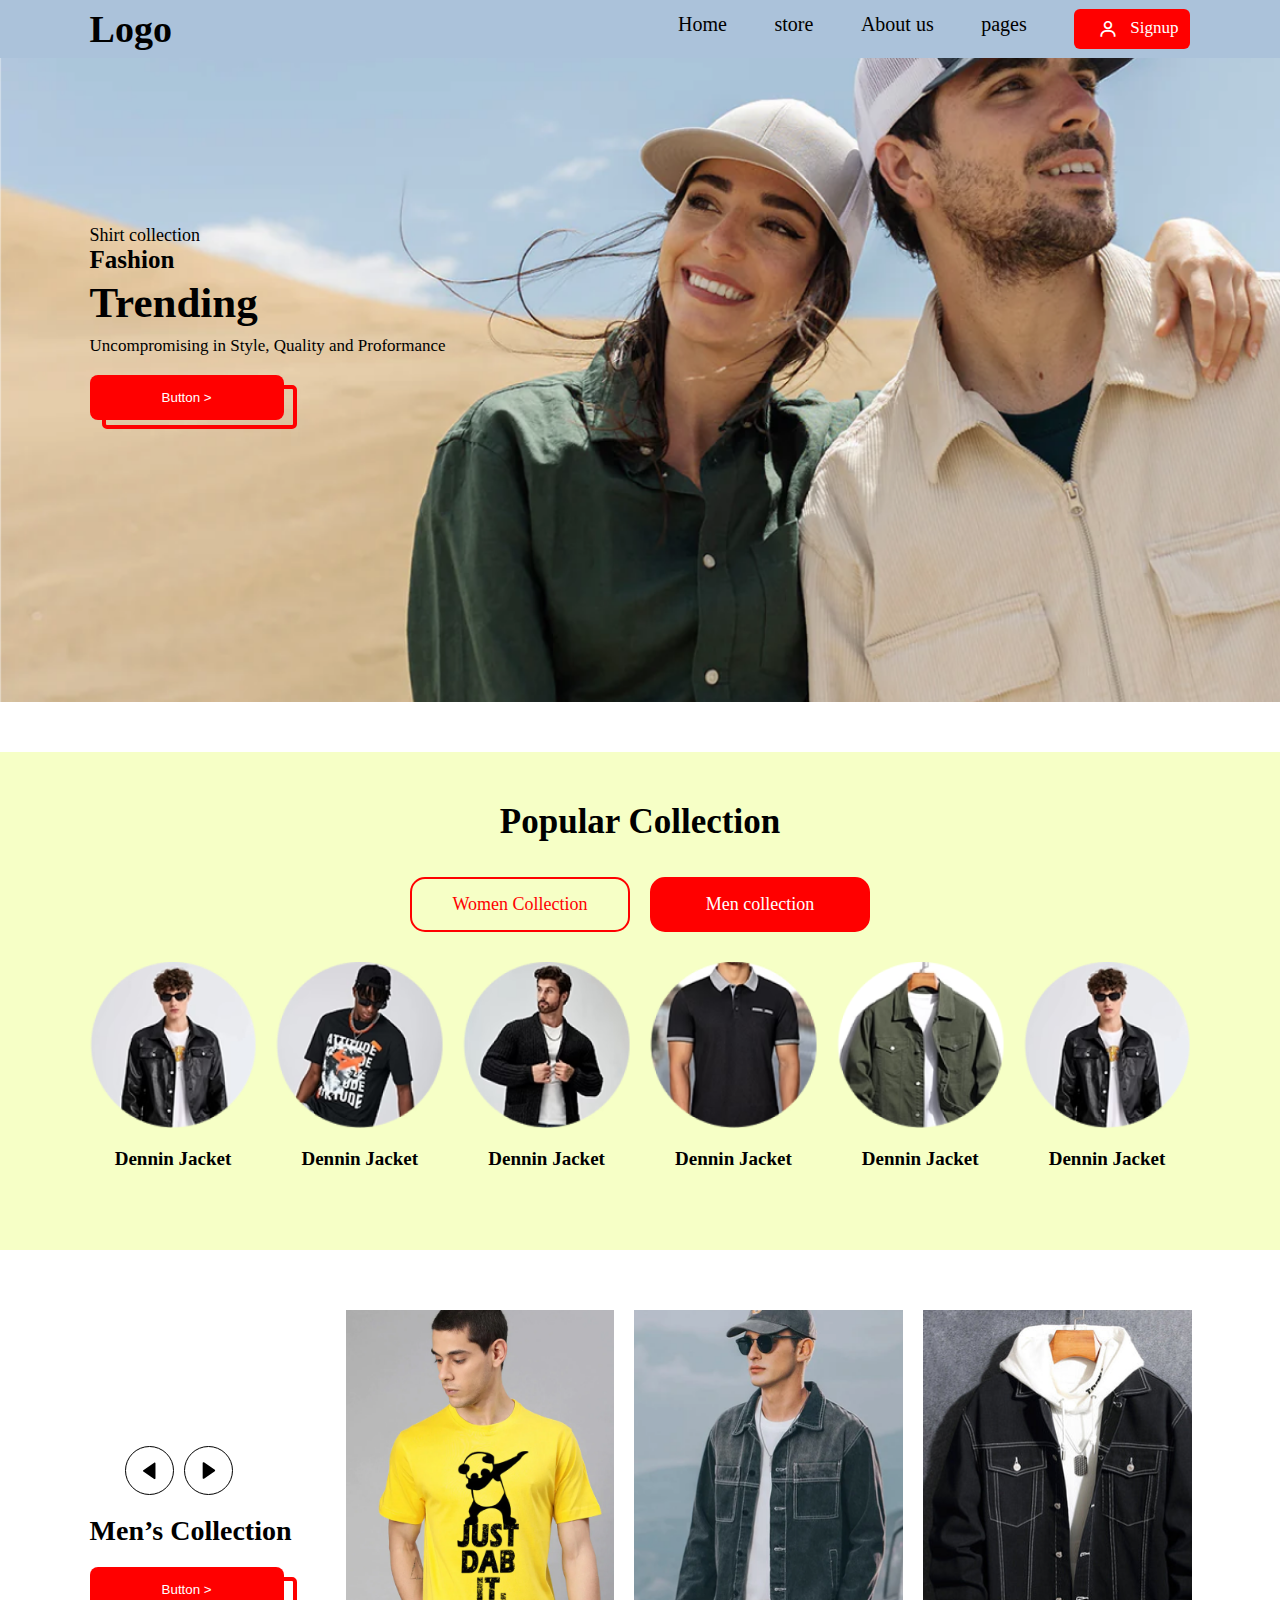
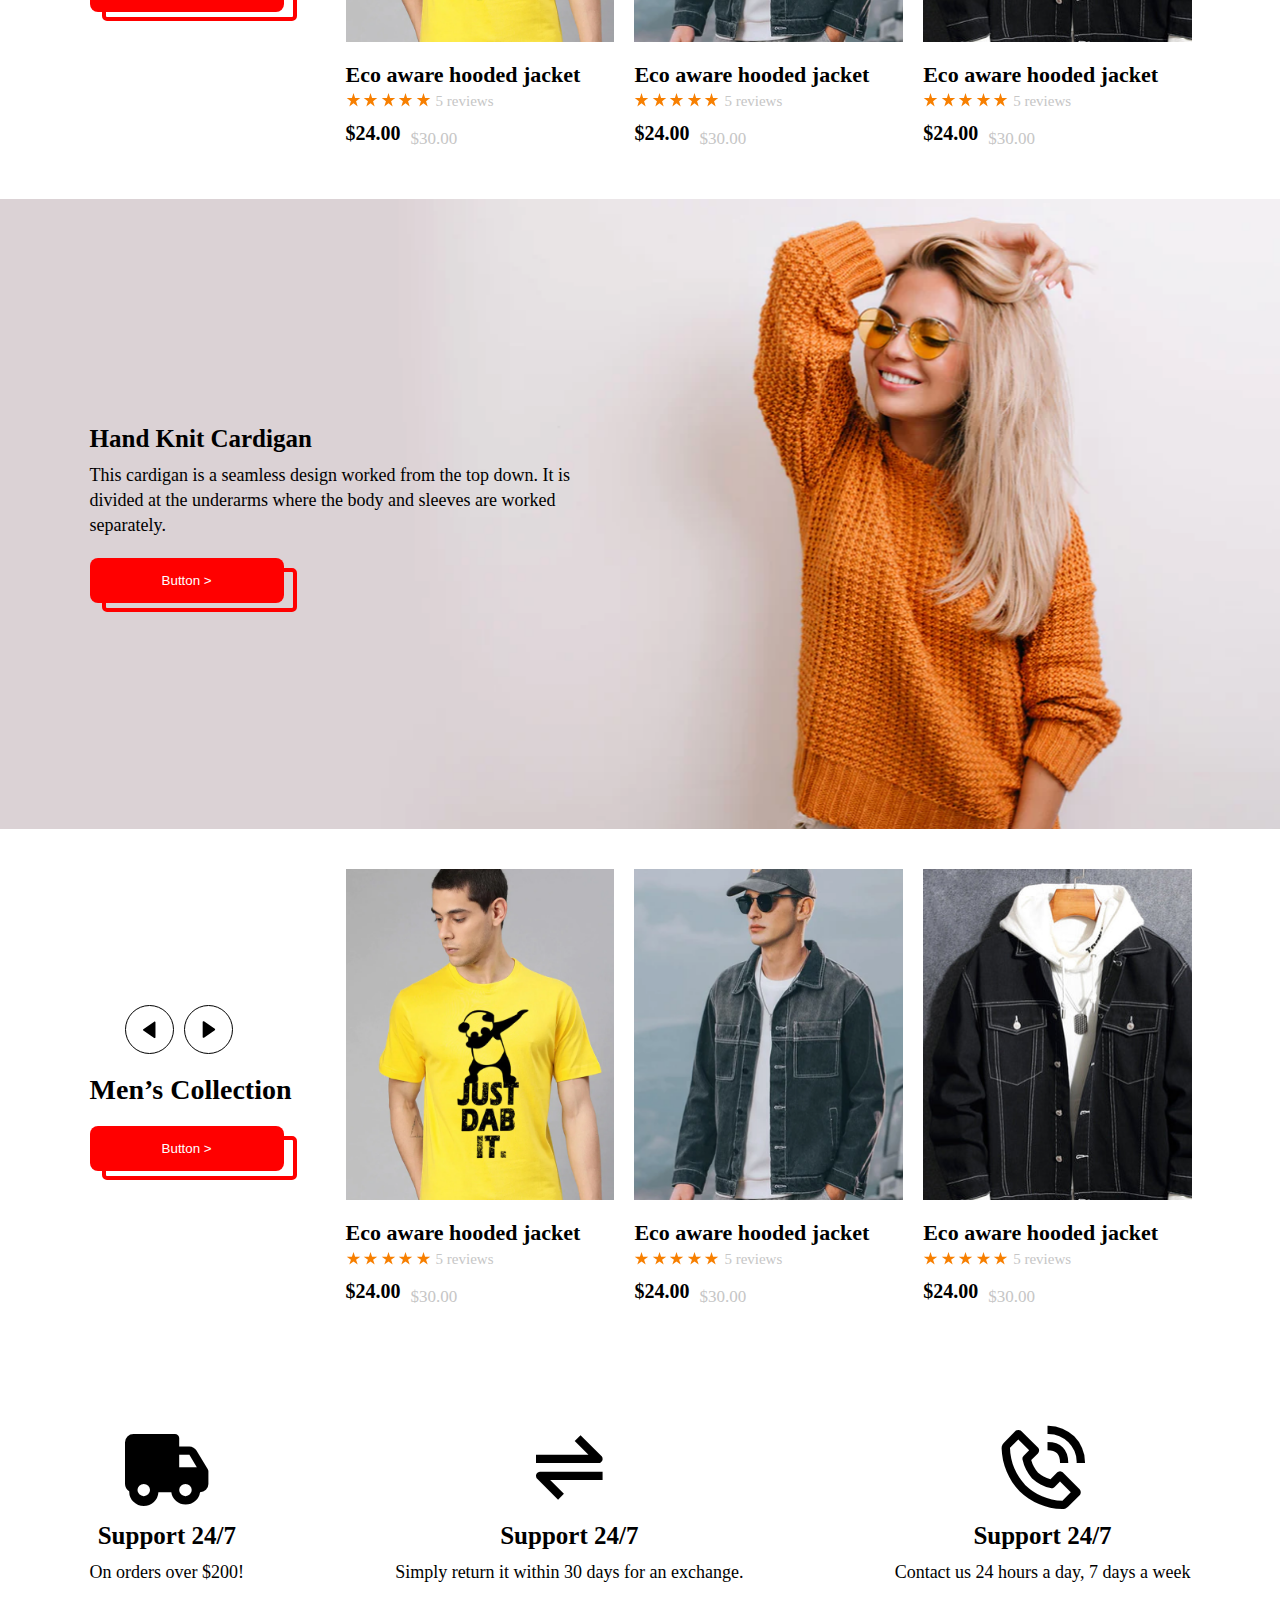
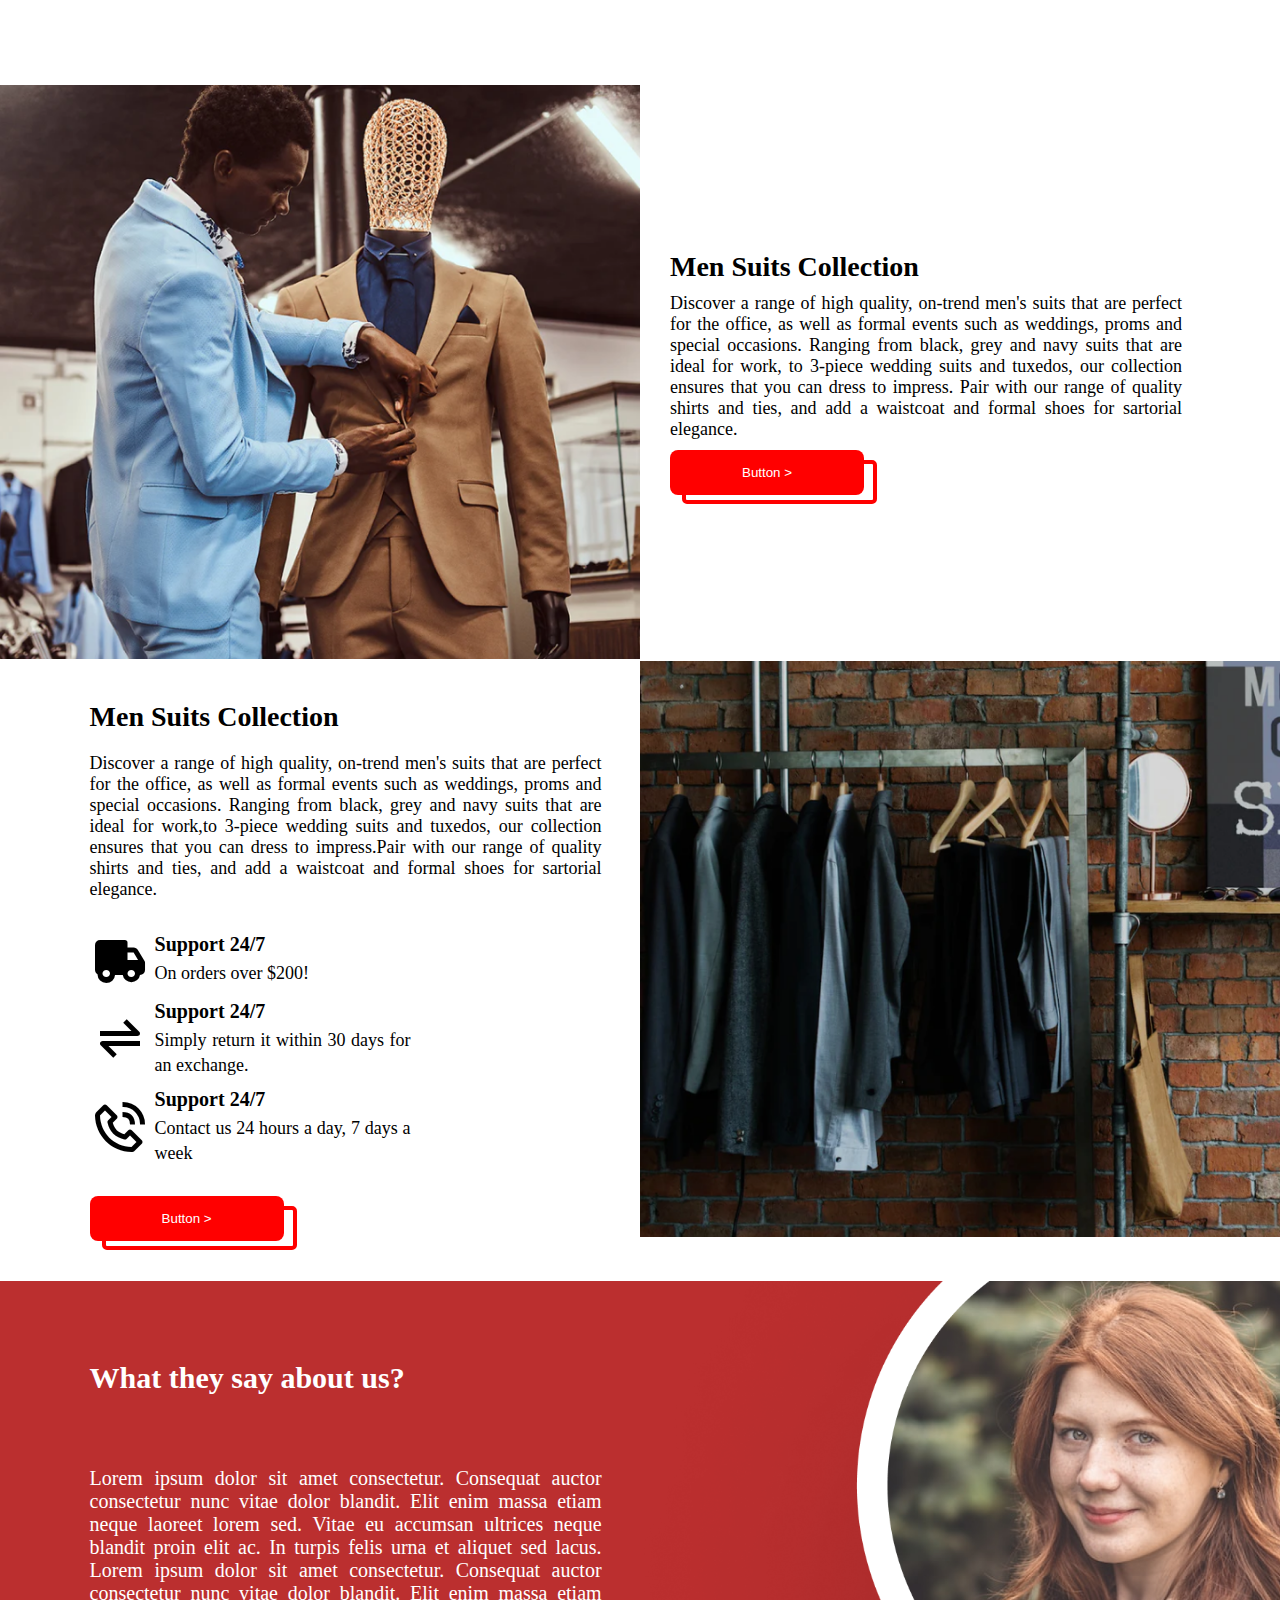
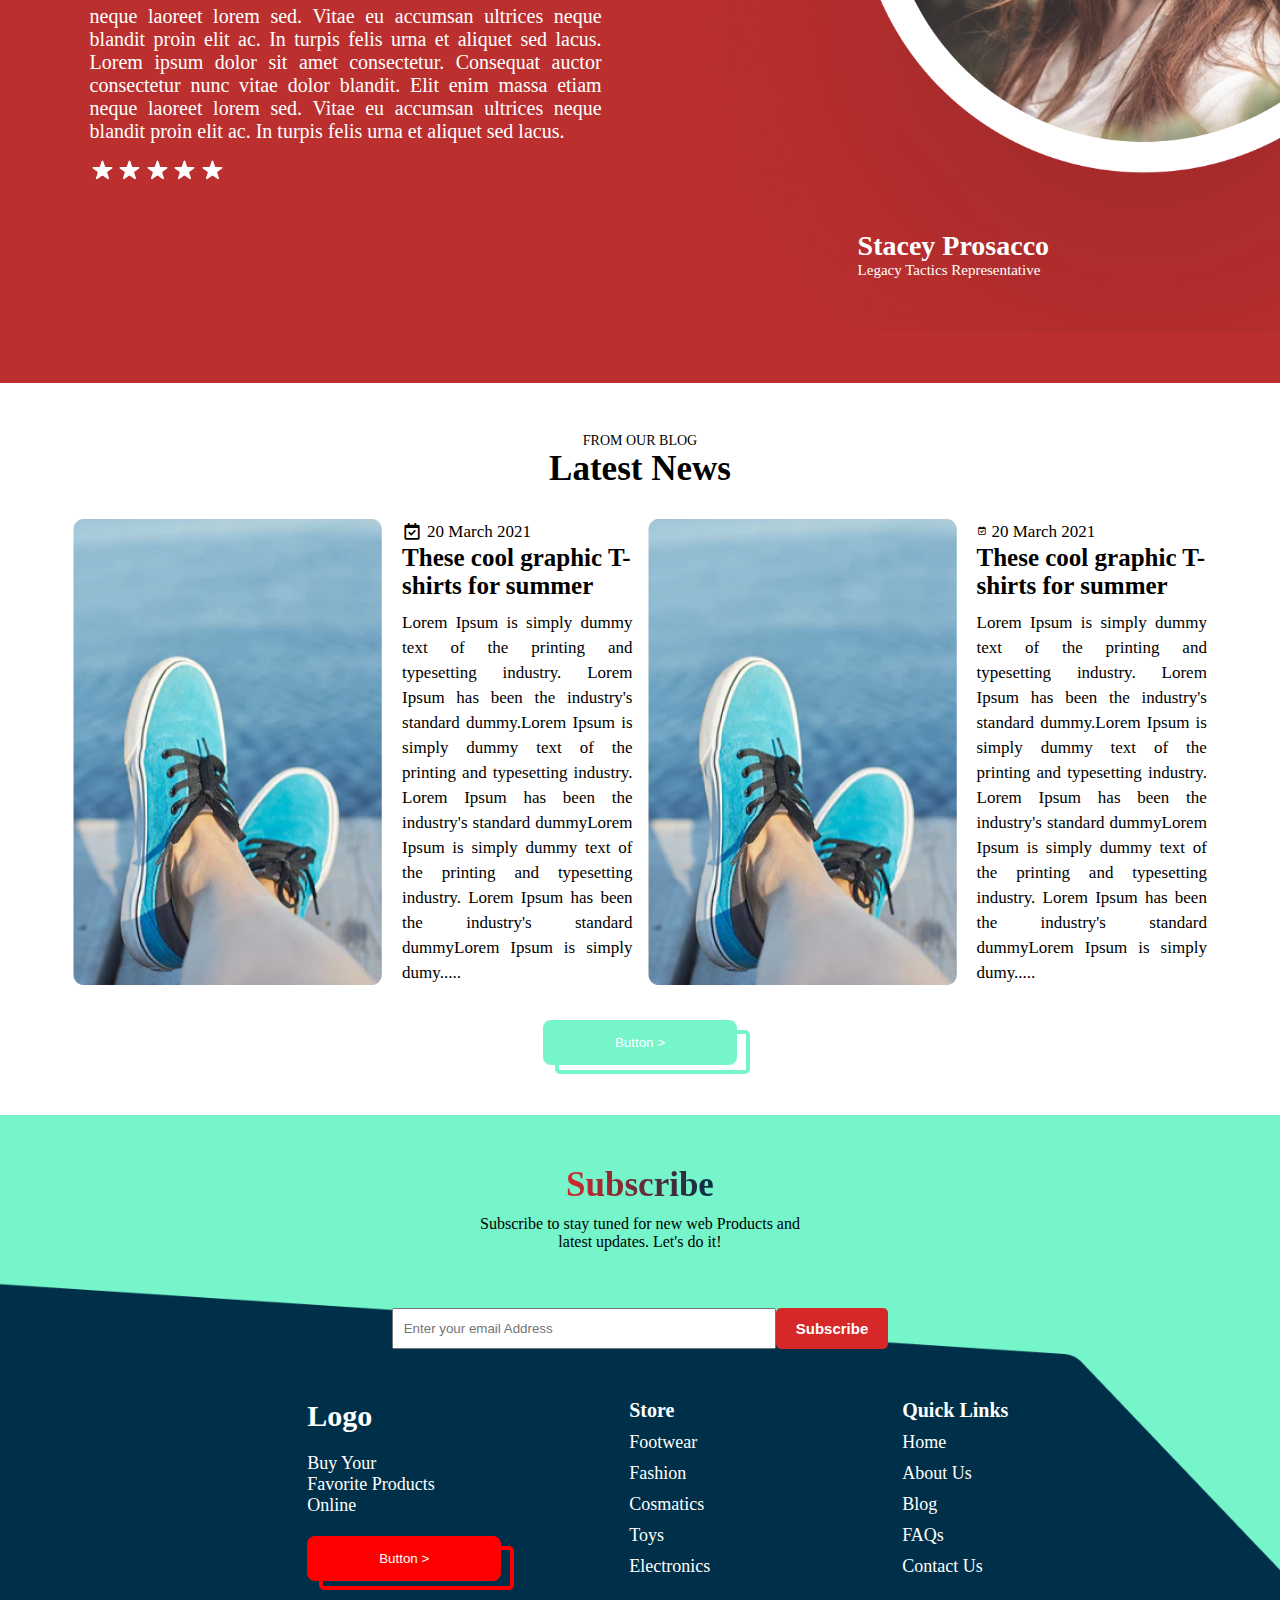
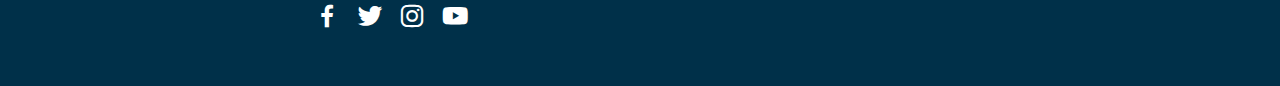
==== index.html @ e4802f9f "first commit" ====
<!DOCTYPE html>
<html lang="en">
<head>
  <meta charset="UTF-8">
  <meta name="viewport" content="width=device-width, initial-scale=1.0">
  <title>Document</title>
  <link href='https://unpkg.com/boxicons@2.1.4/css/boxicons.min.css' rel='stylesheet'>
  <link rel="stylesheet" href="style.css">
</head>
<body>
  
  <header>
    <h1>Logo</h1>
    <i id="menu-icon" class='bx bx-menu' ></i>
    <nav>
        <a href="index.php">Home</a>
        <a href="index.php?page=about">store</a>
        <a href="index.php?page=about">About us</a>
        <a href="index.php?page=contact">pages</a>
        <a href="#"><i id="user-icon" class='bx bx-user' ></i>Signup</a>
    </nav>
  </header>

  <section class="hero-section">
    <p class="hero-title">
      Shirt collection<br>
      <b>Fashion</b>
    </p>
    <h1 class="heading">
      Trending
    </h1>
    <p class="description">
      Uncompromising in Style, Quality and Proformance
    </p>
    <div class="button-border">
    <button class="hero-button">Button ></button>
    <div class="button-rectangle"></div>
  </div>
  </section>

  <section class="collections">
    <h3 class="collection-heading">
      Popular Collection
    </h3>
    <div class="collection-option">
      <a href="#" class="men-collection"> Women Collection</a>
      <a href="#" class="women-collection">Men collection</a>
    </div>

    <div class="collection-items">
      <div class="item">
        <img src="./assets/image 59.png" alt="">
        <p>Dennin Jacket</p>
      </div>
      <div class="item">
        <img src="./assets/image 60.png" alt="">
        <p>Dennin Jacket</p>
      </div>
      <div class="item">
        <img src="./assets/image 62.png" alt="">
        <p>Dennin Jacket</p>
      </div>
      <div class="item hide">
        <img src="./assets/image 61.png" alt="">
        <p>Dennin Jacket</p>
      </div>
      <div class="item hide">
        <img src="./assets/image 58 (copy).png" alt="">
        <p>Dennin Jacket</p>
      </div>
      <div class="item hide">
        <img src="./assets/image 59.png" alt="">
        <p>Dennin Jacket</p>
      </div>
    </div>
<div class="see-more">
  <button>See more</button>
</div>
  </section>


  <section class="mens-collection">
    <div class="view-collection">
      <div class="scroll-button">
      <img src="/assets/bxs_up-arrow.svg" alt="">
      <img src="/assets/bxs_up-arrow (1).svg" alt="">
    </div>
    <h3>Men’s Collection</h3>
    <div class="button-border">
      <button class="hero-button">Button ></button>
      <div class="button-rectangle"></div>
    </div>
    </div>
<div class="men-side">
    <div class="men-item">
      <div class="card-item">
        <img class="card" src="./assets//image 56.png" alt="">
        <p>Eco aware hooded jacket</p>
        <div class="ratings">
        <div class="star-img">
        <img src="/assets/Star 12.svg" alt="">
        <img src="/assets/Star 12.svg" alt="">
        <img src="/assets/Star 12.svg" alt="">
        <img src="/assets/Star 12.svg" alt="">
        <img src="/assets/Star 12.svg" alt="">
      </div>
      <span class="reviews"> 5 reviews</span>
    </div>
      <div class="price">
        <span>$24.00</span>
    <span class="reviews"> $30.00</span>
    </div>
      </div>
   
    </div>
    <div id="f-hide" class="men-item">
      <div class="card-item">
        <img class="card" src="./assets/image 56 (1).png" alt="">
        <p>Eco aware hooded jacket</p>
        <div class="ratings">
        <div class="star-img">
        <img src="/assets/Star 12.svg" alt="">
        <img src="/assets/Star 12.svg" alt="">
        <img src="/assets/Star 12.svg" alt="">
        <img src="/assets/Star 12.svg" alt="">
        <img src="/assets/Star 12.svg" alt="">
      </div>
      <span class="reviews"> 5 reviews</span>
    </div>
      <div class="price">
        <span>$24.00</span>
    <span class="reviews"> $30.00</span>
    </div>
      </div>
   
    </div>
    <div id="s-hide" class="men-item">
      <div class="card-item">
        <img class="card" src="./assets/image 56 (2).png" alt="">
        <p>Eco aware hooded jacket</p>
        <div class="ratings">
        <div class="star-img">
        <img src="/assets/Star 12.svg" alt="">
        <img src="/assets/Star 12.svg" alt="">
        <img src="/assets/Star 12.svg" alt="">
        <img src="/assets/Star 12.svg" alt="">
        <img src="/assets/Star 12.svg" alt="">
      </div>
      <span class="reviews"> 5 reviews</span>
    </div>
      <div class="price">
        <span>$24.00</span>
    <span class="reviews"> $30.00</span>
    </div>
      </div>
   
    </div>
    </div>
  </div>
  </section>

  <section class="banner">
    <div class="banner-content">
      <h3>Hand Knit Cardigan</h3>
      <p>This cardigan is a seamless design worked from the top down. It is divided at
        the underarms where the body and sleeves are worked separately.</p>
        <div class="button-border">
          <button class="hero-button">Button ></button>
          <div class="button-rectangle"></div>
        </div>
    </div>
  </section>

  <section class="mens-collection">
    <div class="view-collection">
      <div class="scroll-button">
      <img src="/assets/bxs_up-arrow.svg" alt="">
      <img src="/assets/bxs_up-arrow (1).svg" alt="">
    </div>
    <h3>Men’s Collection</h3>
    <div class="button-border">
      <button class="hero-button">Button ></button>
      <div class="button-rectangle"></div>
    </div>
    </div>
<div class="men-side">
    <div class="men-item">
      <div class="card-item">
        <img class="card" src="./assets//image 56.png" alt="">
        <p>Eco aware hooded jacket</p>
        <div class="ratings">
        <div class="star-img">
        <img src="/assets/Star 12.svg" alt="">
        <img src="/assets/Star 12.svg" alt="">
        <img src="/assets/Star 12.svg" alt="">
        <img src="/assets/Star 12.svg" alt="">
        <img src="/assets/Star 12.svg" alt="">
      </div>
      <span class="reviews"> 5 reviews</span>
    </div>
      <div class="price">
        <span>$24.00</span>
    <span class="reviews"> $30.00</span>
    </div>
      </div>
   
    </div>
    <div id="f-hide" class="men-item">
      <div class="card-item">
        <img class="card" src="./assets/image 56 (1).png" alt="">
        <p>Eco aware hooded jacket</p>
        <div class="ratings">
        <div class="star-img">
        <img src="/assets/Star 12.svg" alt="">
        <img src="/assets/Star 12.svg" alt="">
        <img src="/assets/Star 12.svg" alt="">
        <img src="/assets/Star 12.svg" alt="">
        <img src="/assets/Star 12.svg" alt="">
      </div>
      <span class="reviews"> 5 reviews</span>
    </div>
      <div class="price">
        <span>$24.00</span>
    <span class="reviews"> $30.00</span>
    </div>
      </div>
   
    </div>
    <div id="s-hide" class="men-item">
      <div class="card-item">
        <img class="card" src="./assets/image 56 (2).png" alt="">
        <p>Eco aware hooded jacket</p>
        <div class="ratings">
        <div class="star-img">
        <img src="/assets/Star 12.svg" alt="">
        <img src="/assets/Star 12.svg" alt="">
        <img src="/assets/Star 12.svg" alt="">
        <img src="/assets/Star 12.svg" alt="">
        <img src="/assets/Star 12.svg" alt="">
      </div>
      <span class="reviews"> 5 reviews</span>
    </div>
      <div class="price">
        <span>$24.00</span>
    <span class="reviews"> $30.00</span>
    </div>
      </div>
   
    </div>
    </div>
  </div>
  </section>

  <section class="about">
    <div class="about-information">
      <div class="info">
        <div class="info-icoons">
        <i id="info-icon" class='bx bxs-truck' ></i>
      </div>
        <h3>Support 24/7</h3>
        <p>On orders over $200!</p>
      </div>
      <div class="info">
        <div class="info-icoons">
        <i id="info-icon" class='bx bx-transfer-alt' ></i>
        </div>
        <h3>Support 24/7</h3>
        <p>Simply return it within 30 days for an
          exchange.</p>
      </div>
      <div class="info">
        <div class="info-icoons">
        <i id="info-icon" class='bx bx-phone-call'></i>
        </div>
        <h3>Support 24/7</h3>
        <p>Contact us 24 hours a day, 7 days a week</p>
      </div>
    </div>
  </section>

  <section class="suit-collection">
    <div class="sx-1">
      <div class="sx-img">
        <img src="assets/Rectangle 63.png" alt="">
      </div>
      <div class="sx-content">
        <h3>Men Suits Collection</h3>
        <p>Discover a range of high quality, on-trend men's suits that are perfect for the office, as well as formal events such as weddings,<span class="sx-hide"> proms and special occasions. Ranging from black, grey and navy suits that are ideal for work, to 3-piece wedding suits and tuxedos, our collection ensures that you can dress to impress. Pair with our range of quality shirts and ties, and add a waistcoat and formal shoes for sartorial elegance.</span> <a href="#" class="s-m">See more...</a></p>
        <div class="button-border inf-hide">
          <button class="hero-button">Button ></button>
          <div class="button-rectangle"></div>
    </div>
        </div>
      </div>
    </div>
    <div class="sx-2">
      <div class="sx-img">
        <img src="assets/Rectangle 63 (1).png" alt="">
      </div>
      <div class="sx-content-2">
        <h3>Men Suits Collection</h3>
        <p>Discover a range of high quality, on-trend men's suits that are perfect for the office, as well as formal events such as weddings, proms and special occasions. Ranging from black, grey and navy suits that are ideal for work,<span class="sx-hide">to 3-piece wedding suits and tuxedos, our collection ensures that you can dress to impress.Pair with our range of quality shirts and ties, and add a waistcoat and formal shoes for sartorial elegance.</span>
          <a href="#" class="s-m">See more...</a>
        </p>
        <div class="info-support">
        <div class="info i-hide">
          <i id="info-icon" class='bx bxs-truck' ></i>
        <div class="info-icoons">
          <h3>Support 24/7</h3>
          <p>On orders over $200!</p>
        </div>
        </div>
        <div class="info i-hide">
          <i id="info-icon" class='bx bx-transfer-alt' ></i>
        <div class="info-icoons">
          <h3>Support 24/7</h3>
          <p>Simply return it within 30 days for an
            exchange.</p>
          </div>
        </div>
        <div class="info i-hide">
          <i id="info-icon" class='bx bx-phone-call'></i>
        <div class="info-icoons">
          <h3>Support 24/7</h3>
          <p>Contact us 24 hours a day, 7 days a week</p>
        </div>
        </div>
        <div class="button-border inf-hide">
          <button class="hero-button">Button ></button>
          <div class="button-rectangle"></div>
        </div>
      </div>
      </div>
    </div>
  </section>

  <section class="review-section">
<div class="rw-s">
  <h3>What they say about us?</h3>
  <div class="review-content">
    <p>Lorem ipsum dolor sit amet consectetur. Consequat auctor consectetur nunc vitae dolor blandit. Elit enim massa etiam neque laoreet lorem sed. Vitae eu accumsan ultrices neque blandit proin elit ac. In turpis felis urna et aliquet sed lacus. Lorem ipsum dolor sit amet consectetur. Consequat auctor consectetur nunc vitae dolor blandit. Elit enim massa etiam neque laoreet lorem sed. Vitae eu accumsan ultrices neque blandit proin elit ac. In turpis felis urna et aliquet sed lacus. Lorem ipsum dolor sit amet consectetur. Consequat auctor consectetur nunc vitae dolor blandit. Elit enim massa etiam neque laoreet lorem sed. Vitae eu accumsan ultrices neque blandit proin elit ac. In turpis felis urna et aliquet sed lacus.</p>
    <div class="star-img">
      <img src="/assets/Star 2.svg" alt="">
      <img src="/assets/Star 2.svg" alt="">
      <img src="/assets/Star 2.svg" alt="">
      <img src="/assets/Star 2.svg" alt="">
      <img src="/assets/Star 2.svg" alt="">
    </div>
  </div>
</div>
<div class="rw-pic">
  <div class="rw-name">
    <h3>Stacey Prosacco</h3>
    <p>Legacy Tactics Representative</p>
  </div>
</div>
  </section>

  <section class="blog">
    <div class="blog-heading">
      <p>FROM OUR BLOG</p>
      <h3>Latest News</h3>
    </div>
    <div class="blog-content">
      <div class="bg-content">
        <img src="/assets/image 17.png" alt="">
        <div class="bg-text">
          <div class="date"><i id="calendar-icon" class='bx bx-calendar-check' ></i>
            <p>20 March 2021</p>
          </div>
          <h3>These cool graphic T-shirts  for summer</h3>
          <p>Lorem Ipsum is simply dummy text of the printing and typesetting industry. Lorem Ipsum has been the industry's standard dummy.Lorem Ipsum is simply dummy text of the printing and typesetting industry. Lorem Ipsum has been the industry's standard dummyLorem Ipsum is simply dummy text of the printing and typesetting industry. Lorem Ipsum has been the industry's standard dummyLorem Ipsum is simply dumy.....</p>
        </div>
    </div>
    <div class="bg-content">
      <img src="/assets/image 17.png" alt="">
      <div class="bg-text">
        <div class="date">
          <i class='bx bx-calendar-check' ></i>
          <p>20 March 2021</p>
        </div>
        <h3>These cool graphic T-shirts  for summer</h3>
        <p>Lorem Ipsum is simply dummy text of the printing and typesetting industry. Lorem Ipsum has been the industry's standard dummy.Lorem Ipsum is simply dummy text of the printing and typesetting industry. Lorem Ipsum has been the industry's standard dummyLorem Ipsum is simply dummy text of the printing and typesetting industry. Lorem Ipsum has been the industry's standard dummyLorem Ipsum is simply dumy.....</p>
      </div>
  </div>
  </div>
    <div class="button-border">
      <button class="hero-button">Button ></button>
      <div class="button-rectangle"></div>
    </div>
  </section>

  <section class="contact">
    <div class="contact-heading">
      <h3>Subscribe</h3>
      <p>Subscribe to stay tuned for new web Products and latest updates. Let's do it! </p>
    </div>
    <div class="contact-links">
      <form class="contact-form" action="#">
        <input type="text" placeholder="Enter your email Address">
        <button>Subscribe</button>
      </form>
      <div class="contact-social">
        <div class="cx-r">
        <h3>Logo</h3>
        <p>Buy Your Favorite Products Online</p>
        <div class="button-border">
          <button class="hero-button">Button ></button>
          <div class="button-rectangle"></div>
        </div>
          <div class="social-icons">
          <i class='bx bxl-facebook' ></i>
          <i class='bx bxl-twitter' ></i>
          <i class='bx bxl-instagram' ></i>
          <i class='bx bxl-youtube' ></i>
      </div>
        </div>
      
        <div class="table">
          <ul>
            <li>Store</li>
            <li>Footwear</li>
            <li>Fashion</li>
            <li>Cosmatics</li>
            <li>Toys</li>
            <li>Electronics</li>
          </ul>
          <ul>
            <li>Quick Links</li>
            <li>Home</li>
            <li>About Us</li>
            <li>Blog</li>
            <li>FAQs</li>
            <li>Contact Us</li>
          </ul>
        </div>
    </div>
  </section>
</body>
</html>
---- style.css ----
* {
  margin: 0;
  padding: 0;
  box-sizing: border-box;
}

a {
  text-decoration: none;
}

li {
  list-style: none;
}

#menu-icon {
  display: none;
}

html {
  font-size: 62.5%;
}

header {
  display: flex;
  align-items: center;
  justify-content: space-between;
  padding: 7px 7vw;
  background-color: #abc2da;
  position: fixed;
  left: 0;
  top: 0;
  width: 100vw;
  z-index: 100;
}

nav a {
  font-size: 2rem;
  color: #000;
  margin-left: 4.5rem;
}

header h1 {
  font-size: 3.8rem;
  font-weight: 700;
}

nav :last-child {
  background-color: red;
  padding: 5px 12px;
  color: #fff;
  border-radius: 6px;
  display: inline-block;
  vertical-align: middle;
  font-size: 17px;
}

#user-icon {
  font-size: 20px;
}

.hero-title {
  font-size: 1.8rem;
}

.hero-title b {
  font-size: 2.5rem;
}

.hero-section {
  width: 100vw;
  height: 78vh;
  background-repeat: no-repeat;
  background-image: url("./assets/md-s-1-2_1512x\ 1.png");
  padding: 25vh 7vw;
  background-size: cover;
  display: flex;
  flex-direction: column;
  gap: 4px;
}

.hero-section h1 {
  font-size: 4.3rem;
  padding-bottom: 5px;
}

.hero-section .description {
  font-size: 1.7rem;
  padding-bottom: 15px;
}

.hero-button {
  padding: 1.5rem 7.2rem;
  color: #fff;
  background-color: red;
  border-radius: 8px;
  border: none;
}

.button-rectangle {
  padding: 1.8rem 7.5rem;
  width: 19.5rem;
  border: 4px solid red;
  position: absolute;
  top: 10px;
  left: 12px;
  border-radius: 5px;
}

.customise-button {
  width: 20rem;
  padding: 13px;
}

.bx-customize {
  left: 17px;
  top: 7px;
  padding: 14px;
}

.button-border {
  position: relative;
}

.collections {
  margin: 5rem 0;
  padding: 5rem 7vw;
  background-color: #f6ffc6;
}

.collections h3 {
  font-size: 3.5rem;
  font-weight: 700;
  padding-bottom: 3.5rem;
  text-align: center;
}

.collection-option {
  display: flex;
  justify-content: center;
  gap: 20px;
}

.collection-option a {
  padding: 15px 4rem;
  width: 22rem;
  border: 2px solid red;
  border-radius: 15px;
  font-size: 1.8rem;
  text-align: center;
}

.collection-option :nth-child(1) {
  color: red;
}

.collection-option :nth-child(2) {
  color: #fff;
  background-color: red;
}

.collection-items {
  display: flex;
  justify-content: center;
  gap: 20px;
  padding: 3rem 0;
}

.item {
  display: flex;
  flex-direction: column;
  align-items: center;
  gap: 2rem;
}

.item img {
  width: 100%;
}

.item p {
  font-size: 1.9rem;
  font-weight: 600;
}

.mens-collection {
  padding: 10px 7vw 5rem;
}

.men-side {
  display: flex;
  gap: 20px;
  justify-content: space-between;
}

.ratings {
  display: flex;
  align-items: center;
  gap: 5px;
  padding-bottom: 7px;
}

.ratings span {
  font-size: 1.5rem;
  color: #c6c6c6;
}

.star-img img {
  width: 15px;
}

.view-collection {
  display: flex;
  flex-direction: column;
  justify-content: center;
  gap: 20px;
  width: 20vw;
}

.view-collection h3 {
  font-size: 2.8rem;
}

.card-item {
  display: flex;
  flex-direction: column;
  gap: 5px;
}

.card-item .card {
  width: 21vw;
}

.card-item p {
  font-size: 2.2rem;
  font-weight: 600;
  padding: 15px 0 0;
}

.scroll-button {
  display: flex;
  gap: 10px;
  margin-left: 35px;
}

.scroll-button img {
  border: 1px solid black;
  border-radius: 40px;
  padding: 13px;
}

.price {
  display: flex;
  gap: 10px;
}

.price :nth-child(1) {
  font-size: 2rem;
  font-weight: 600;
}

.price :nth-child(2) {
  color: #c6c6c6;
  margin-top: 7px;
}

.price span {
  font-size: 1.7rem;
}

.banner {
  padding: 0 7vw;
  margin-bottom: 30px;
  height: 70vh;
  background-image: url("assets/image\ 63.png");
  background-size: cover;
  background-repeat: no-repeat;
  display: flex;
  align-items: center;
}

.banner h3 {
  font-size: 2.5rem;
}
.banner p {
  font-size: 1.8rem;
  line-height: 2.5rem;
  width: 40vw;
  padding-bottom: 10px;
}

.banner-content {
  display: flex;
  flex-direction: column;
  gap: 10px;
}

.about {
  padding: 6rem 7vw;
}

.about-information {
  display: flex;
  justify-content: space-between;
}

.info {
  display: flex;
  flex-direction: column;
  gap: 5px;
  align-items: center;
}

#info-icon {
  font-size: 10rem;
}

.info h3 {
  font-size: 2.5rem;
  padding-bottom: 5px;
}

.info p {
  font-size: 1.8rem;
  line-height: 2.5rem;
  width: 100%;
  text-align: center;
}

.suit-collection {
  padding: 4rem 0;
}

.sx-1 {
  display: flex;
}

.sx-content {
  display: flex;
  flex-direction: column;
  justify-content: center;
  gap: 10px;
  padding-left: 30px;
}

.sx-content h3 , .sx-content-2 h3 {
  font-size: 2.8rem;
  font-weight: 700;
}

.sx-content p , .sx-content-2 p{
  width: 40vw;
  font-size: 1.8rem;
  text-align: justify;
}

.sx-img img {
  width: 50vw;
}

.sx-2 {
  display: flex;
  flex-direction: row-reverse;
}

.sx-content-2 {
  display: flex;
  flex-direction: column;
  gap: 20px;
  padding-top: 40px;
  padding-right: 3vw;
}

.s-m {
  display: none;
}

.sx-content-2 .info {
  flex-direction: row;
}

.sx-content-2 .button-border{
  margin-top: 20px;
}

.sx-content-2 .info p {
  width: 20vw;
}

.sx-content-2 .info h3 {
  font-size: 2rem;
}

.sx-content-2 .info #info-icon {
  font-size: 6rem; 
}

.info-support {
  display: flex;
  flex-direction: column;
  gap: 10px;
  padding-top: 10px;
}

.review-section {
  padding: 0 0 5rem 7vw;
  display: flex;
  background-color: #bb2f2f;
  height: 78vh;
}

.rw-pic {
  background-image: url("./assets/Ellipse\ 7.png");
  background-size: cover;
  background-repeat: no-repeat;
  width: 100%;
  position: relative;
}

.rw-s {
  display: flex;
  flex-direction: column;
  gap: 8vh;
  padding-top: 8rem;
}

.rw-s h3 {
  font-size: 3rem;
  font-weight: 700;
  color: #fff;
}

.rw-s p {
  font-size: 2rem;
  color: #fff;
  width: 40vw;
  text-align: justify;
}

.rw-name {
  position: absolute;
  bottom: 6vh;
  left: 20vw;
  width: 15vw;
}

.rw-name h3 {
  font-size: 2.8rem;
  font-weight: 700;
  color: #fff;
}

.rw-name p {
  font-size: 1.5rem;
  color: #fff;
  text-align: justify;
}

.review-content {
  display: flex;
  flex-direction: column;
  gap: 15px;
}

.review-content .star-img img {
  width: 25px;
}

.blog {
  padding: 5rem 7vw;
  display: flex;
  flex-direction: column;
  align-items: center;
  gap: 20px;
}

.blog-content {
  display: flex;
  padding-bottom: 15px;
  gap: 15px;
}

.blog-heading {
  display: flex;
  flex-direction: column;
  align-items: center;
}

.blog-heading h3 {
  font-size: 3.5rem;
  font-weight: 900;
  padding-bottom: 10px;
}

.blog-heading p {
  font-size: 1.4rem;
  text-align: center;
}

.bg-content {
  display: flex;
  gap: 20px;
  flex-grow: 1;
}

.blog .button-rectangle {
  border-color: #76f4ca;
}

.blog .hero-button {
  background-color: #76f4ca;
}

.date {
  display: flex;
  align-items: center;
  gap: 5px;
}

#calendar-icon {
  font-size: 2rem;
}

.date p {
  font-size: 1.5rem;
}

.bg-text h3 {
  font-size: 2.5rem;
  padding-bottom: 10px;
  width: 18vw;
}

.bg-text p {
  font-size: 1.7rem;
  line-height: 2.5rem;
  text-align: justify;
}

.contact {
  padding: 5rem 7vw 0;
  display: flex;
  flex-direction: column;
  align-items: center;
  gap: 20px;
  background-color: #76f4ca;
}

.contact-heading {
  display: flex;
  flex-direction: column;
  align-items: center;
  gap: 10px;
  padding-bottom: 10px;
}

.contact-heading h3 {
  background: linear-gradient(90deg, #D62828 0%, #003049 100%);
background-clip: text;
-webkit-background-clip: text;
-webkit-text-fill-color: transparent;
  font-size: 3.5rem;
  font-weight: 900;
}

.contact-heading p {
  font-size: 1.6rem;
  text-align: center;
  width: 25vw;
}

.contact-form {
  display: flex;
  justify-content: center;
  margin-top: 27px;
}

.contact-form input {
  padding: 10px;
  width: 30vw;
}

.contact-form button {
  padding: 12px 20px;
  background-color: #D62828;
  color: #fff;
  border: none;
  border-radius: 5px;
  font-size: 1.5rem;
  font-weight: 600;;
}

.contact-links {
  width: 100vw;
  height: 45vh;
  background-image: url("./assets/footer-design.png");
  background-repeat: no-repeat;
  background-size: cover;
}

.contact-social {
  display: flex;
  padding: 5rem 18vw;
  gap: 10vw;
}

.cx-r {
  display: flex;
  flex-direction: column;
  gap: 20px;
  padding-left: 6vw;
}

.cx-r h3 {
  font-size: 3rem;
  font-weight: 700;
  color: #fff;
}

.cx-r p {
  font-size: 1.8rem;
  color: #fff;
  width: 10vw;
}

.social-icons i {
  font-size: 3rem;
  color: #fff;
  padding: 0 5px;
}

.table {
  display: flex;
  gap: 15vw;
}

.table ul {
  display: flex;
  flex-direction: column;
  gap: 10px;
}

.table ul li {
  font-size: 1.8rem;
  color: #fff;
}

.table ul :nth-child(1) {
  font-size: 2rem;
  font-weight: 700;
}

.see-more {
  display: none;
}

.see-more button {
  padding: 12px 20px;
  background-color: #D62828;
  color: #fff;
  border: none;
  border-radius: 5px;
  font-size: 1.5rem;
  font-weight: 600;;
}

@media (max-width:1200px) {
  html {
    font-size: 55%;
  }

  .hero-section {
    background-size: 100% 100%;
  }

  .banner {
    background-size: 100% 100%;
  }

  .item p {
    font-size: 1.7rem;
  }

  .i-hide {
    display: none;
  }

  .info-support {
    padding-top: 0;
  }

}

@media (max-width:1120px) {
  .view-collection {
    align-items: center;
    width: 100%;
  }

  .scroll-button {
    margin-left: 0;
  }

  .card-item .card {
    width: 100%;
  }

  .men-side {
    padding-top: 5rem;
  }
}

@media (max-width:926px) {
  nav a {
    margin-left: 3.5rem;
  }

  header {
    padding: 7px 5vw;
  }

  .collections {
    padding: 5rem 5vw;
  }

  .hero-section {
    padding: 25vh 5vw;
  }

  .mens-collection {
    padding: 10px 5vw 5rem;
  }

  .banner {
    padding: 0 5vw;
  }

  .about {
    padding: 6rem 5vw;
  }

  .review-section {
    padding: 0 0 5rem 5vw;
  }

  .blog {
    padding: 5rem 5vw;
  }

  .contact {
    padding: 5rem 5vw 0;
  }
}

@media (max-width:768px) {
  .sx-hide {
    display: none;
  }

  .about{
    display: none;
  }

  nav {
    position: absolute;
    top: 100%;
    left: 0;
    width: 100%;
    display: none;
  }

  #info-icon {
    font-size: 6rem;
}

  .item p {
    font-size: 1.9rem;
  }

  #menu-icon {
    display: block;
    font-size: 3rem;
    color: #000;
    cursor: pointer;
  }

  .hero-section {
    background-size: cover;
  }

  .collection-items {
    flex-wrap: wrap;
  }
}

@media (max-width: 645px) {
  .inf-hide {
    display: none;
  }

  .s-m {
    display: flex;
  }
}

@media (max-width: 561px) {
  #f-hide {
    display: none;
  }

  #info-icon {
    font-size: 4rem;
}

.suit-collection {
  display: none;
}

}

@media (max-width: 462px) {
  .hide {
    display: none;
  }

  .collection-option a {
    padding: 16px 0rem;
    width: 15rem;
}

.see-more {
  display: flex;
  justify-content: center;
  padding: 20px 0;
}

}

@media (min-width:1121px) {
  .mens-collection {
    display: grid;
    grid-template-columns: 1fr 4fr;
  }
}

@media (min-width: 1700px) {
  html {
    font-size: 80%;
  }

  header {
    padding: 7px 10vw;
  }

  .collections {
    padding: 5rem 10vw;
  }

  .hero-section {
    padding: 25vh 10vw;
  }

  .mens-collection {
    padding: 10px 10vw 5rem;
  }

  .banner {
    padding: 0 10vw;
  }

  .about {
    padding: 6rem 10vw;
  }

  .review-section {
    padding: 0 0 5rem 10vw;
  }

  .blog {
    padding: 5rem 10vw;
  }

  .contact {
    padding: 5rem 10vw 0;
  }

  .card-item .card {
    width: 100%;
  }

  .button-rectangle {
    width: 18.5rem;
  }
}

@media (min-width: 2000px) {

  .view-collection {
    width: 16vw;
  }

  .button-rectangle {
    width: 18rem;
  }

  html {
    font-size: 80%;
  }

  header {
    padding: 7px 15vw;
  }

  .collections {
    padding: 5rem 15vw;
  }

  .hero-section {
    padding: 25vh 15vw;
  }

  .mens-collection {
    padding: 10px 15vw 5rem;
  }

  .banner {
    padding: 0 15vw;
  }

  .about {
    padding: 6rem 15vw;
  }

  .review-section {
    padding: 0 0 5rem 15vw;
  }

  .blog {
    padding: 5rem 15vw;
  }

  .contact {
    padding: 5rem 15vw 0;
  }

  .card-item .card {
    width: 100%;
  }
}

@media (min-width: 2500px) {
  html {
    font-size: 100%;
  }

  header {
    padding: 7px 20vw;
  }

  .collections {
    padding: 5rem 20vw;
  }

  .hero-section {
    padding: 25vh 20vw;
  }

  .mens-collection {
    padding: 10px 20vw 5rem;
  }

  .banner {
    padding: 0 20vw;
  }

  .about {
    padding: 6rem 20vw;
  }

  .review-section {
    padding: 0 0 5rem 20vw;
  }

  .blog {
    padding: 5rem 20vw;
  }

  .contact {
    padding: 5rem 20vw 0;
  }

}
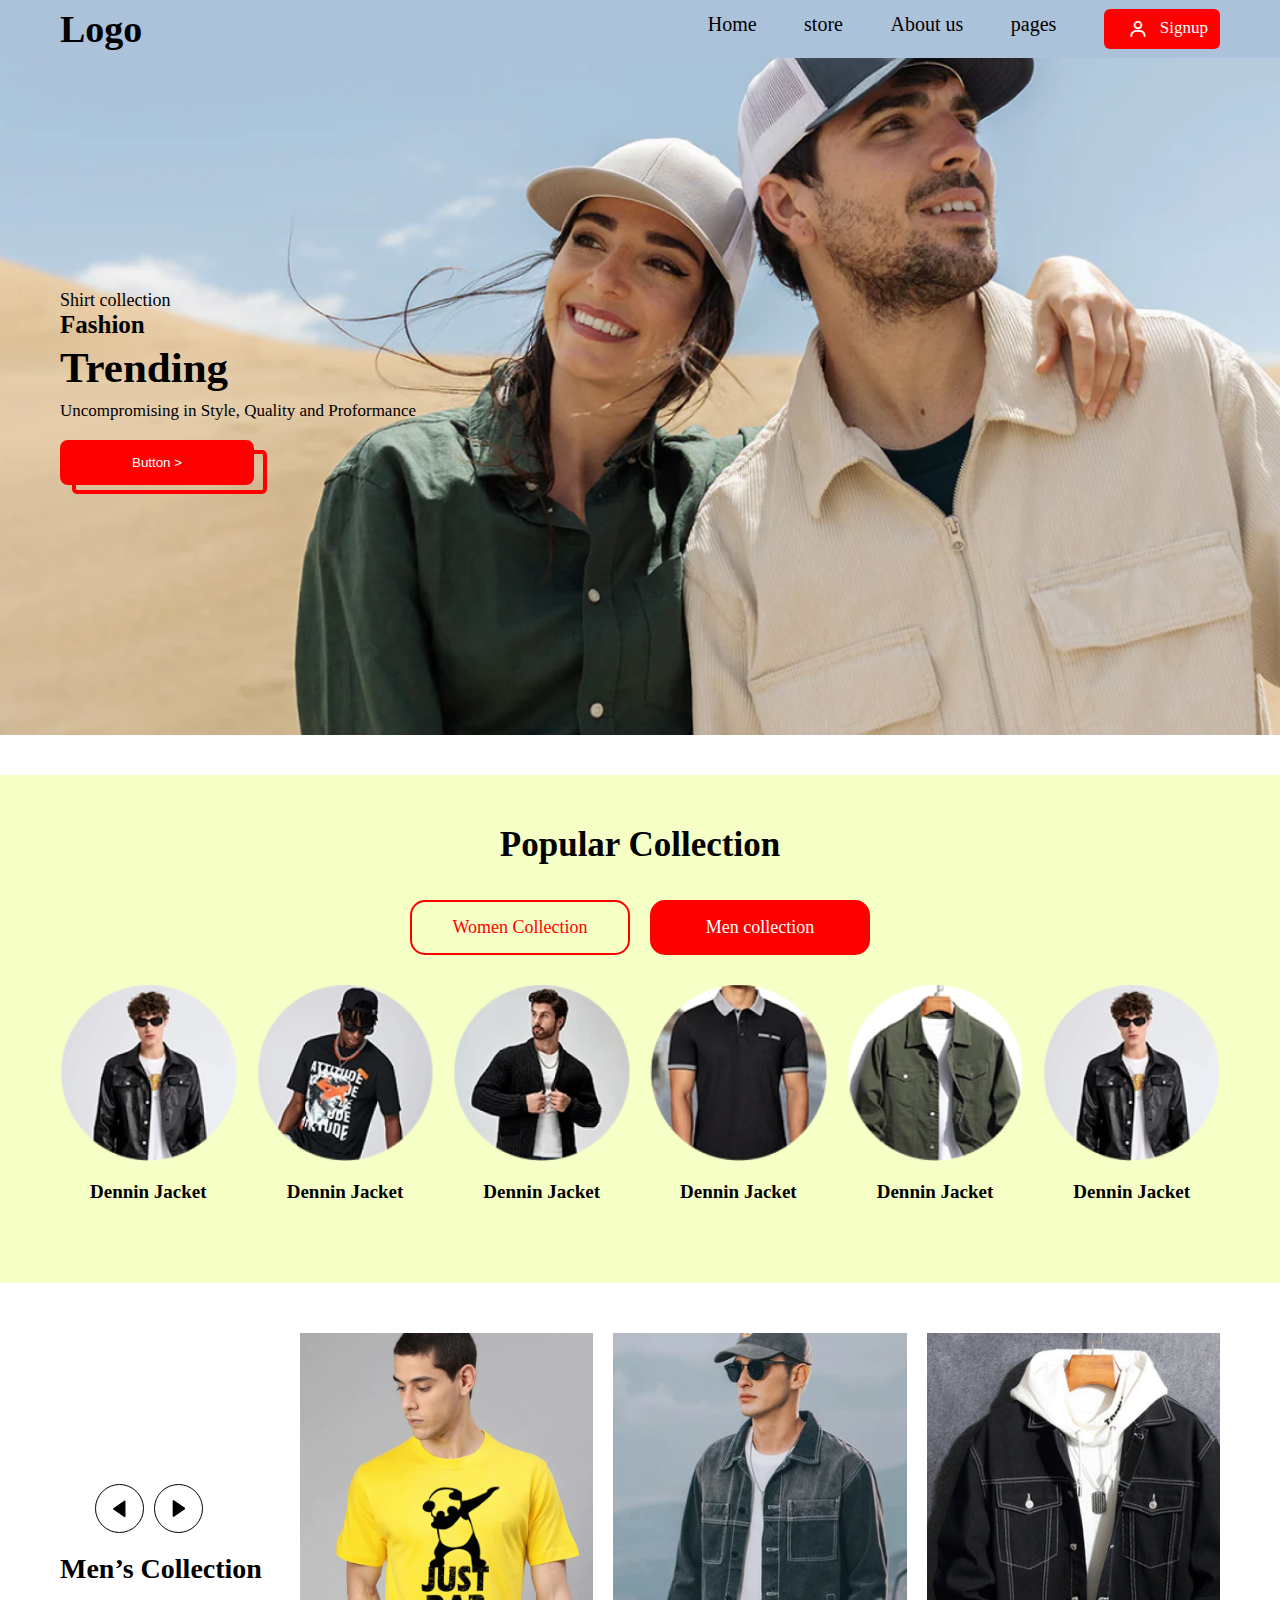
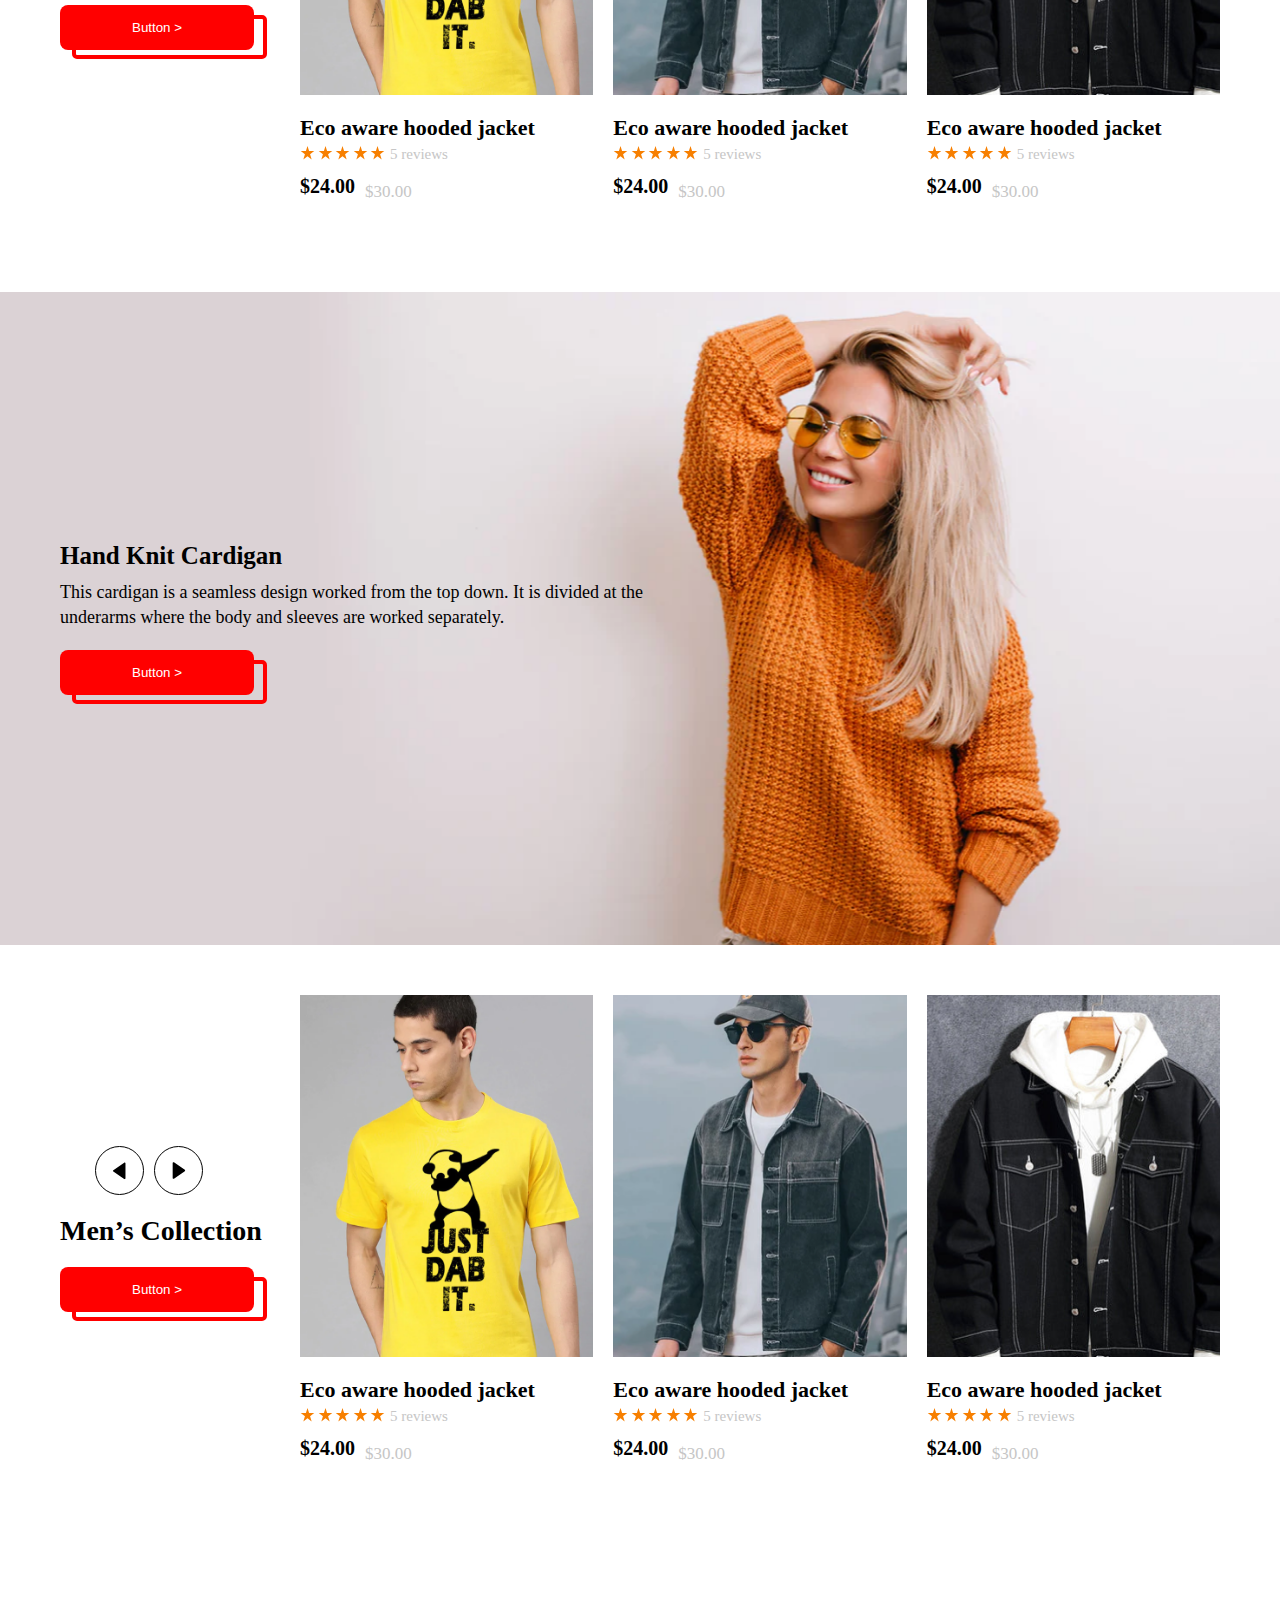
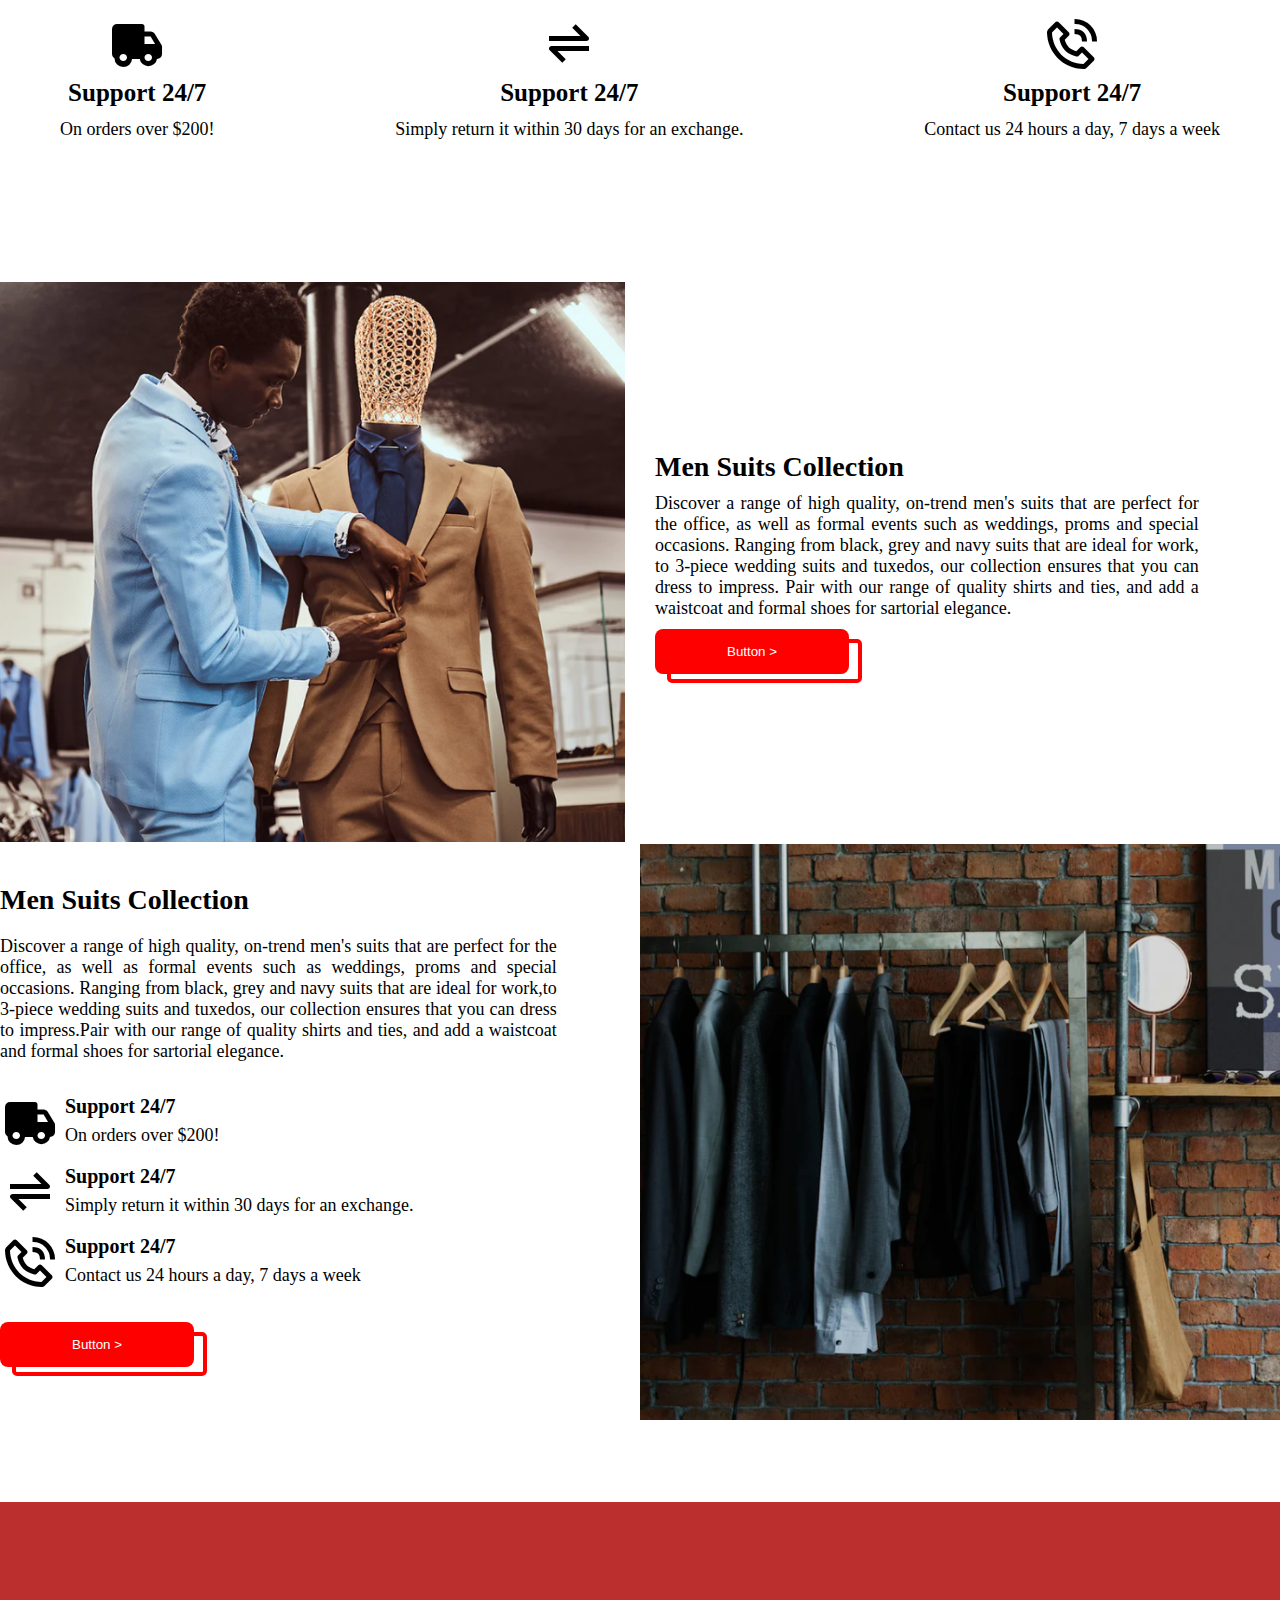
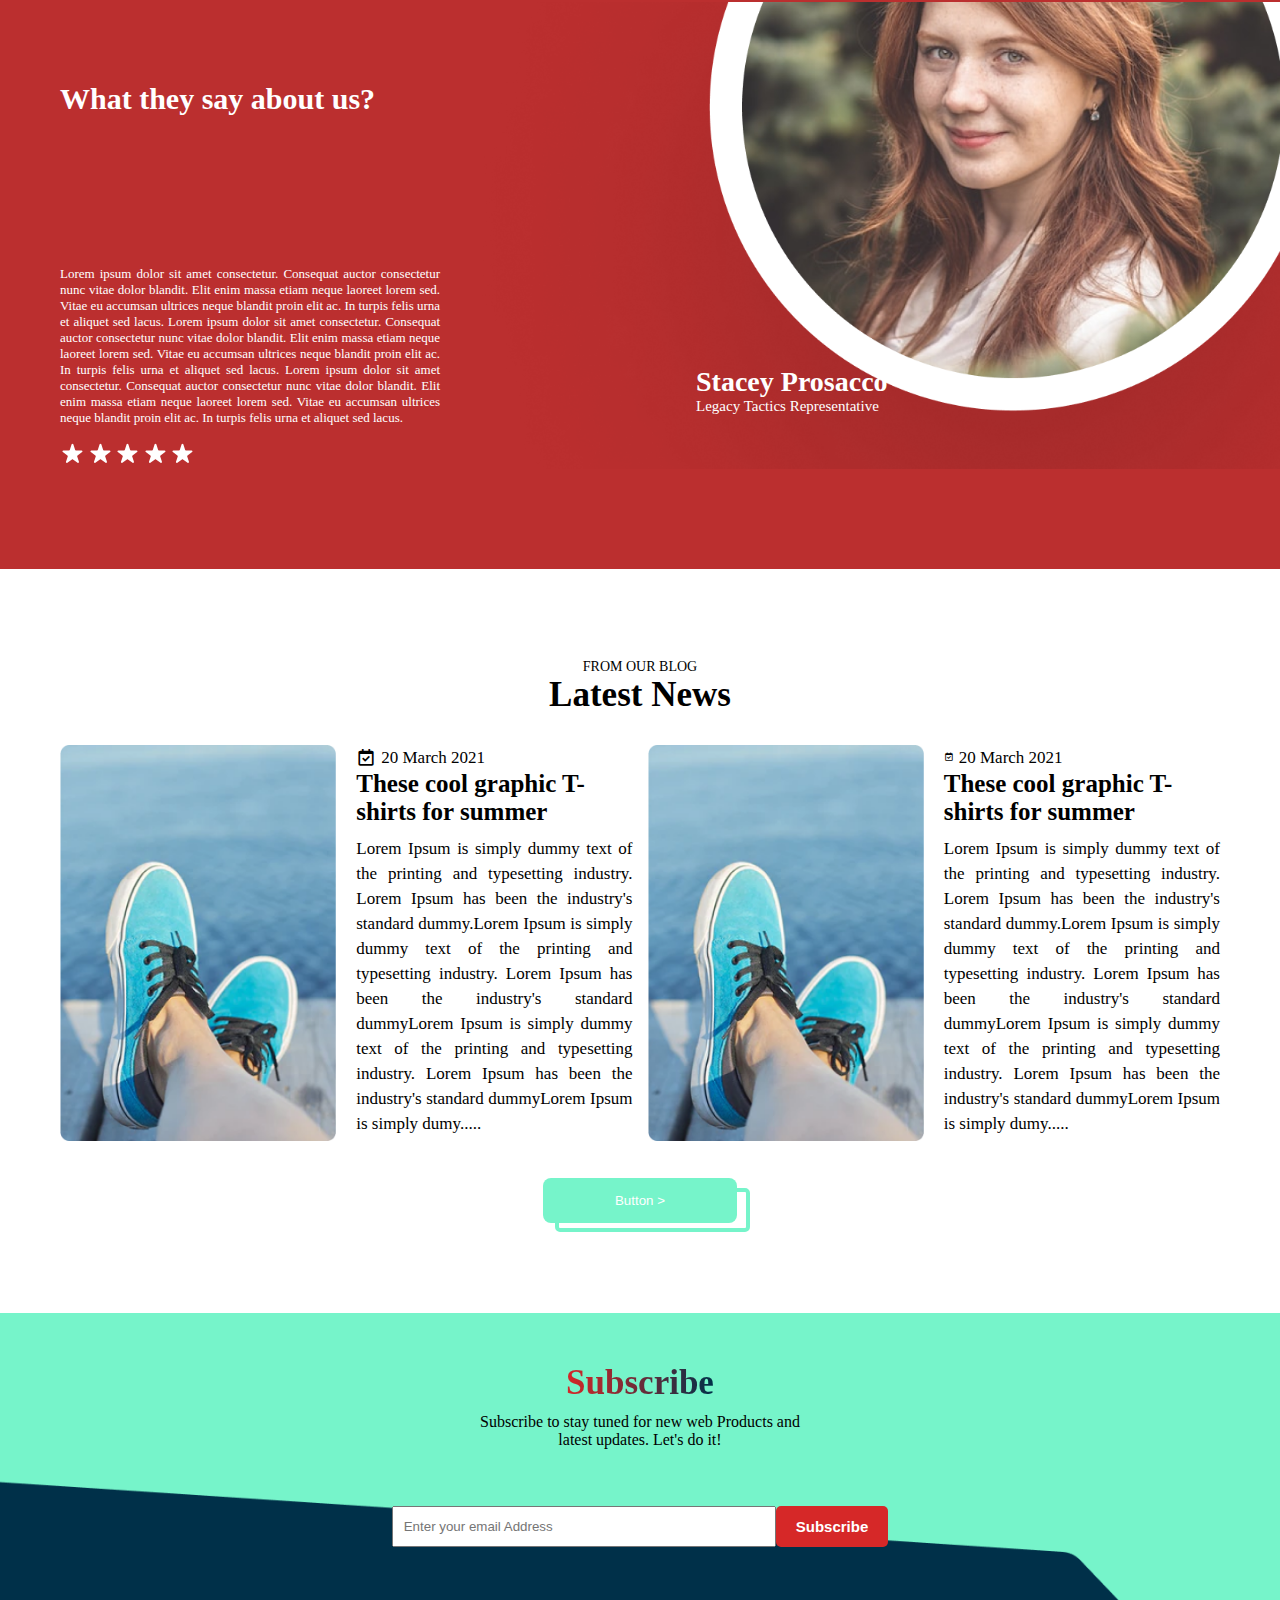
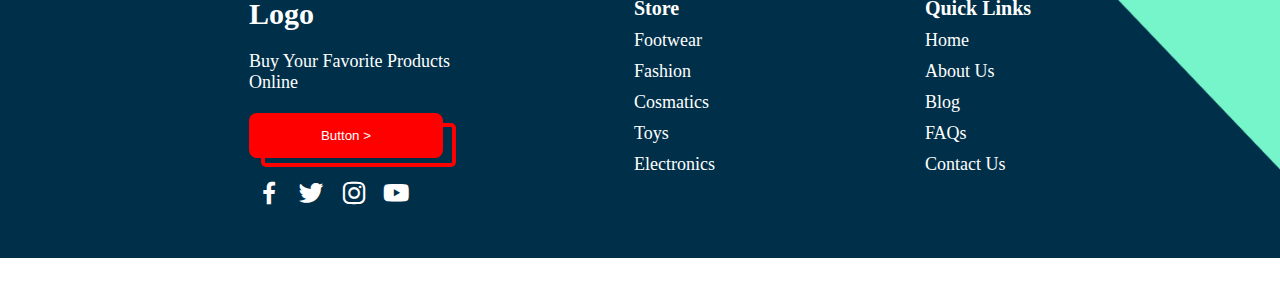
==== commit 5210b501: "update" ====
--- a/index.html
+++ b/index.html
@@ -363,24 +363,28 @@
     </div>
     <div class="blog-content">
       <div class="bg-content">
+        <div class="bg-q">
         <img src="/assets/image 17.png" alt="">
+        </div>
         <div class="bg-text">
           <div class="date"><i id="calendar-icon" class='bx bx-calendar-check' ></i>
             <p>20 March 2021</p>
           </div>
           <h3>These cool graphic T-shirts  for summer</h3>
-          <p>Lorem Ipsum is simply dummy text of the printing and typesetting industry. Lorem Ipsum has been the industry's standard dummy.Lorem Ipsum is simply dummy text of the printing and typesetting industry. Lorem Ipsum has been the industry's standard dummyLorem Ipsum is simply dummy text of the printing and typesetting industry. Lorem Ipsum has been the industry's standard dummyLorem Ipsum is simply dumy.....</p>
+          <p>Lorem Ipsum is simply dummy text of the printing and typesetting industry. Lorem Ipsum has been the industry's standard dummy.<span class="b-h" >Lorem Ipsum is simply dummy text of the printing and typesetting industry. Lorem Ipsum has been the industry's standard dummyLorem Ipsum is simply dummy text of the printing and typesetting industry. Lorem Ipsum has been the industry's standard dummyLorem Ipsum is simply dumy.....</span></p>
         </div>
     </div>
     <div class="bg-content">
+      <div class="bg-q">
       <img src="/assets/image 17.png" alt="">
+    </div>
       <div class="bg-text">
         <div class="date">
           <i class='bx bx-calendar-check' ></i>
           <p>20 March 2021</p>
         </div>
         <h3>These cool graphic T-shirts  for summer</h3>
-        <p>Lorem Ipsum is simply dummy text of the printing and typesetting industry. Lorem Ipsum has been the industry's standard dummy.Lorem Ipsum is simply dummy text of the printing and typesetting industry. Lorem Ipsum has been the industry's standard dummyLorem Ipsum is simply dummy text of the printing and typesetting industry. Lorem Ipsum has been the industry's standard dummyLorem Ipsum is simply dumy.....</p>
+        <p>Lorem Ipsum is simply dummy text of the printing and typesetting industry. Lorem Ipsum has been the industry's standard dummy.<span class="b-h" >Lorem Ipsum is simply dummy text of the printing and typesetting industry. Lorem Ipsum has been the industry's standard dummyLorem Ipsum is simply dummy text of the printing and typesetting industry. Lorem Ipsum has been the industry's standard dummyLorem Ipsum is simply dumy.....</span></p>
       </div>
   </div>
   </div>
--- a/style.css
+++ b/style.css
@@ -24,12 +24,11 @@
   display: flex;
   align-items: center;
   justify-content: space-between;
-  padding: 7px 7vw;
+  padding: 7px 6rem;
   background-color: #abc2da;
   position: fixed;
   left: 0;
   top: 0;
-  width: 100vw;
   z-index: 100;
 }
 
@@ -67,15 +66,15 @@
 }
 
 .hero-section {
-  width: 100vw;
-  height: 78vh;
   background-repeat: no-repeat;
   background-image: url("./assets/md-s-1-2_1512x\ 1.png");
-  padding: 25vh 7vw;
+  background-position: center;
+  display: flex;
+  flex-direction: column;
+  gap: 4px;
+  padding: 25rem 6rem;
   background-size: cover;
-  display: flex;
-  flex-direction: column;
-  gap: 4px;
+  background-position: center;
 }
 
 .hero-section h1 {
@@ -123,7 +122,7 @@
 
 .collections {
   margin: 5rem 0;
-  padding: 5rem 7vw;
+  padding: 5rem 6rem;
   background-color: #f6ffc6;
 }
 
@@ -174,6 +173,7 @@
 
 .item img {
   width: 100%;
+  max-width: 193px;
 }
 
 .item p {
@@ -182,7 +182,7 @@
 }
 
 .mens-collection {
-  padding: 10px 7vw 5rem;
+  padding: 10px 6rem 5rem;
 }
 
 .men-side {
@@ -212,7 +212,7 @@
   flex-direction: column;
   justify-content: center;
   gap: 20px;
-  width: 20vw;
+  width: 24rem;
 }
 
 .view-collection h3 {
@@ -226,7 +226,8 @@
 }
 
 .card-item .card {
-  width: 21vw;
+  width: 100%;
+  max-width: 381px;
 }
 
 .card-item p {
@@ -267,11 +268,11 @@
 }
 
 .banner {
-  padding: 0 7vw;
+  padding: 25rem 6rem;
   margin-bottom: 30px;
-  height: 70vh;
   background-image: url("assets/image\ 63.png");
   background-size: cover;
+  background-position: center;
   background-repeat: no-repeat;
   display: flex;
   align-items: center;
@@ -283,8 +284,18 @@
 .banner p {
   font-size: 1.8rem;
   line-height: 2.5rem;
-  width: 40vw;
+  width: 100%;
   padding-bottom: 10px;
+  max-width: 647px;
+}
+
+.bg-content img {
+  width: 100%;
+  max-width: 309px;
+}
+
+.bg-q {
+  flex: 1;
 }
 
 .banner-content {
@@ -294,7 +305,7 @@
 }
 
 .about {
-  padding: 6rem 7vw;
+  padding: 6rem 6rem;
 }
 
 .about-information {
@@ -310,7 +321,7 @@
 }
 
 #info-icon {
-  font-size: 10rem;
+  font-size: 6rem;
 }
 
 .info h3 {
@@ -339,6 +350,7 @@
   justify-content: center;
   gap: 10px;
   padding-left: 30px;
+  flex: 1;
 }
 
 .sx-content h3 , .sx-content-2 h3 {
@@ -347,13 +359,18 @@
 }
 
 .sx-content p , .sx-content-2 p{
-  width: 40vw;
+  width: 87%;
   font-size: 1.8rem;
   text-align: justify;
 }
 
+.sx-img {
+  flex: 1;
+}
+
 .sx-img img {
-  width: 50vw;
+  width: 100%;
+  max-width: 723px;
 }
 
 .sx-2 {
@@ -366,7 +383,8 @@
   flex-direction: column;
   gap: 20px;
   padding-top: 40px;
-  padding-right: 3vw;
+  flex: 1;
+  /* padding-right: 3vw; */
 }
 
 .s-m {
@@ -382,7 +400,7 @@
 }
 
 .sx-content-2 .info p {
-  width: 20vw;
+  width: 100%;
 }
 
 .sx-content-2 .info h3 {
@@ -401,15 +419,15 @@
 }
 
 .review-section {
-  padding: 0 0 5rem 7vw;
+  padding: 10rem 0 10rem 6rem;
   display: flex;
   background-color: #bb2f2f;
-  height: 78vh;
 }
 
 .rw-pic {
   background-image: url("./assets/Ellipse\ 7.png");
   background-size: cover;
+  background-position: center;
   background-repeat: no-repeat;
   width: 100%;
   position: relative;
@@ -418,7 +436,7 @@
 .rw-s {
   display: flex;
   flex-direction: column;
-  gap: 8vh;
+  gap: 15rem;
   padding-top: 8rem;
 }
 
@@ -429,17 +447,17 @@
 }
 
 .rw-s p {
-  font-size: 2rem;
-  color: #fff;
-  width: 40vw;
+  font-size: 1.3rem;
+  color: #fff;
+  width: 100%;
   text-align: justify;
+  max-width: 552px;
 }
 
 .rw-name {
   position: absolute;
   bottom: 6vh;
   left: 20vw;
-  width: 15vw;
 }
 
 .rw-name h3 {
@@ -465,7 +483,7 @@
 }
 
 .blog {
-  padding: 5rem 7vw;
+  padding: 5rem 6rem;
   display: flex;
   flex-direction: column;
   align-items: center;
@@ -526,17 +544,20 @@
 .bg-text h3 {
   font-size: 2.5rem;
   padding-bottom: 10px;
-  width: 18vw;
+  width: 100%;
+  max-width: 308px;
 }
 
 .bg-text p {
   font-size: 1.7rem;
   line-height: 2.5rem;
   text-align: justify;
+  width: 100%;
+  max-width: 308px;
 }
 
 .contact {
-  padding: 5rem 7vw 0;
+  padding: 5rem 0 0;
   display: flex;
   flex-direction: column;
   align-items: center;
@@ -565,6 +586,7 @@
   font-size: 1.6rem;
   text-align: center;
   width: 25vw;
+  max-width: 600px;
 }
 
 .contact-form {
@@ -576,6 +598,7 @@
 .contact-form input {
   padding: 10px;
   width: 30vw;
+  max-width: 700px;
 }
 
 .contact-form button {
@@ -589,8 +612,8 @@
 }
 
 .contact-links {
-  width: 100vw;
-  height: 45vh;
+  width: 100%;
+  height: 100%;
   background-image: url("./assets/footer-design.png");
   background-repeat: no-repeat;
   background-size: cover;
@@ -598,15 +621,16 @@
 
 .contact-social {
   display: flex;
-  padding: 5rem 18vw;
-  gap: 10vw;
+  padding: 5rem 6rem;
+  gap: 15rem;
+  justify-content: center;
 }
 
 .cx-r {
   display: flex;
   flex-direction: column;
   gap: 20px;
-  padding-left: 6vw;
+  max-width: 235px;
 }
 
 .cx-r h3 {
@@ -618,7 +642,6 @@
 .cx-r p {
   font-size: 1.8rem;
   color: #fff;
-  width: 10vw;
 }
 
 .social-icons i {
@@ -629,7 +652,7 @@
 
 .table {
   display: flex;
-  gap: 15vw;
+  gap: 21rem;
 }
 
 .table ul {
@@ -662,18 +685,43 @@
   font-weight: 600;;
 }
 
+.bg-text {
+  flex: 1;
+}
+
+.suit-collection,
+header,
+.collections,
+.hero-section,
+.mens-collection,
+.banner,
+.about,
+.review-section,
+.blog,
+.contact {
+  width: 100%;
+  max-width: 1442px;
+  margin: 40px auto;
+}
+
+header {
+  margin: 0 auto;
+}
+
+.sx-2 .sx-img img {
+  width: 100%;
+  max-width: 719px;
+}
+
 @media (max-width:1200px) {
   html {
     font-size: 55%;
   }
 
   .hero-section {
-    background-size: 100% 100%;
-  }
-
-  .banner {
-    background-size: 100% 100%;
-  }
+    background-position: center;
+  }
+
 
   .item p {
     font-size: 1.7rem;
@@ -685,6 +733,10 @@
 
   .info-support {
     padding-top: 0;
+  }
+
+  .banner p {
+    max-width: 400px;
   }
 
 }
@@ -706,6 +758,14 @@
   .men-side {
     padding-top: 5rem;
   }
+
+  .banner p {
+    max-width: 400px;
+  }
+
+  .b-h {
+    display: none;
+  }
 }
 
 @media (max-width:926px) {
@@ -713,6 +773,10 @@
     margin-left: 3.5rem;
   }
 
+  .suit-collection {
+    padding: 4rem 5vw;
+  }
+
   header {
     padding: 7px 5vw;
   }
@@ -730,7 +794,7 @@
   }
 
   .banner {
-    padding: 0 5vw;
+    padding: 16vh 5vw;
   }
 
   .about {
@@ -744,14 +808,14 @@
   .blog {
     padding: 5rem 5vw;
   }
-
-  .contact {
-    padding: 5rem 5vw 0;
-  }
 }
 
 @media (max-width:768px) {
   .sx-hide {
+    display: none;
+  }
+
+  .table {
     display: none;
   }
 
@@ -782,12 +846,24 @@
     cursor: pointer;
   }
 
-  .hero-section {
-    background-size: cover;
-  }
-
   .collection-items {
     flex-wrap: wrap;
+  }
+
+  .banner p {
+    max-width: 350px;
+  }
+
+  .b-h {
+    display: block;
+  }
+
+  .blog-content {
+    flex-direction: column;
+  }
+
+  .bg-text p {
+    max-width: 361px;
   }
 }
 
@@ -799,6 +875,10 @@
   .s-m {
     display: flex;
   }
+
+  .banner p {
+    max-width: 300px;
+  }
 }
 
 @media (max-width: 561px) {
@@ -814,6 +894,19 @@
   display: none;
 }
 
+.banner p {
+  max-width: 250px;
+}
+
+
+.bg-text p {
+  font-size: 1.2rem;
+  line-height: 1.8rem;
+}
+
+.bg-text h3 {
+  font-size: 2rem;
+}
 }
 
 @media (max-width: 462px) {
@@ -841,150 +934,9 @@
   }
 }
 
-@media (min-width: 1700px) {
-  html {
-    font-size: 80%;
-  }
+@media (min-width: 1442px) {
 
   header {
-    padding: 7px 10vw;
-  }
-
-  .collections {
-    padding: 5rem 10vw;
-  }
-
-  .hero-section {
-    padding: 25vh 10vw;
-  }
-
-  .mens-collection {
-    padding: 10px 10vw 5rem;
-  }
-
-  .banner {
-    padding: 0 10vw;
-  }
-
-  .about {
-    padding: 6rem 10vw;
-  }
-
-  .review-section {
-    padding: 0 0 5rem 10vw;
-  }
-
-  .blog {
-    padding: 5rem 10vw;
-  }
-
-  .contact {
-    padding: 5rem 10vw 0;
-  }
-
-  .card-item .card {
-    width: 100%;
-  }
-
-  .button-rectangle {
-    width: 18.5rem;
-  }
-}
-
-@media (min-width: 2000px) {
-
-  .view-collection {
-    width: 16vw;
-  }
-
-  .button-rectangle {
-    width: 18rem;
-  }
-
-  html {
-    font-size: 80%;
-  }
-
-  header {
-    padding: 7px 15vw;
-  }
-
-  .collections {
-    padding: 5rem 15vw;
-  }
-
-  .hero-section {
-    padding: 25vh 15vw;
-  }
-
-  .mens-collection {
-    padding: 10px 15vw 5rem;
-  }
-
-  .banner {
-    padding: 0 15vw;
-  }
-
-  .about {
-    padding: 6rem 15vw;
-  }
-
-  .review-section {
-    padding: 0 0 5rem 15vw;
-  }
-
-  .blog {
-    padding: 5rem 15vw;
-  }
-
-  .contact {
-    padding: 5rem 15vw 0;
-  }
-
-  .card-item .card {
-    width: 100%;
-  }
-}
-
-@media (min-width: 2500px) {
-  html {
-    font-size: 100%;
-  }
-
-  header {
-    padding: 7px 20vw;
-  }
-
-  .collections {
-    padding: 5rem 20vw;
-  }
-
-  .hero-section {
-    padding: 25vh 20vw;
-  }
-
-  .mens-collection {
-    padding: 10px 20vw 5rem;
-  }
-
-  .banner {
-    padding: 0 20vw;
-  }
-
-  .about {
-    padding: 6rem 20vw;
-  }
-
-  .review-section {
-    padding: 0 0 5rem 20vw;
-  }
-
-  .blog {
-    padding: 5rem 20vw;
-  }
-
-  .contact {
-    padding: 5rem 20vw 0;
-  }
-
-}+    left:calc((100% - 1442px) / 2);
+  }
+}
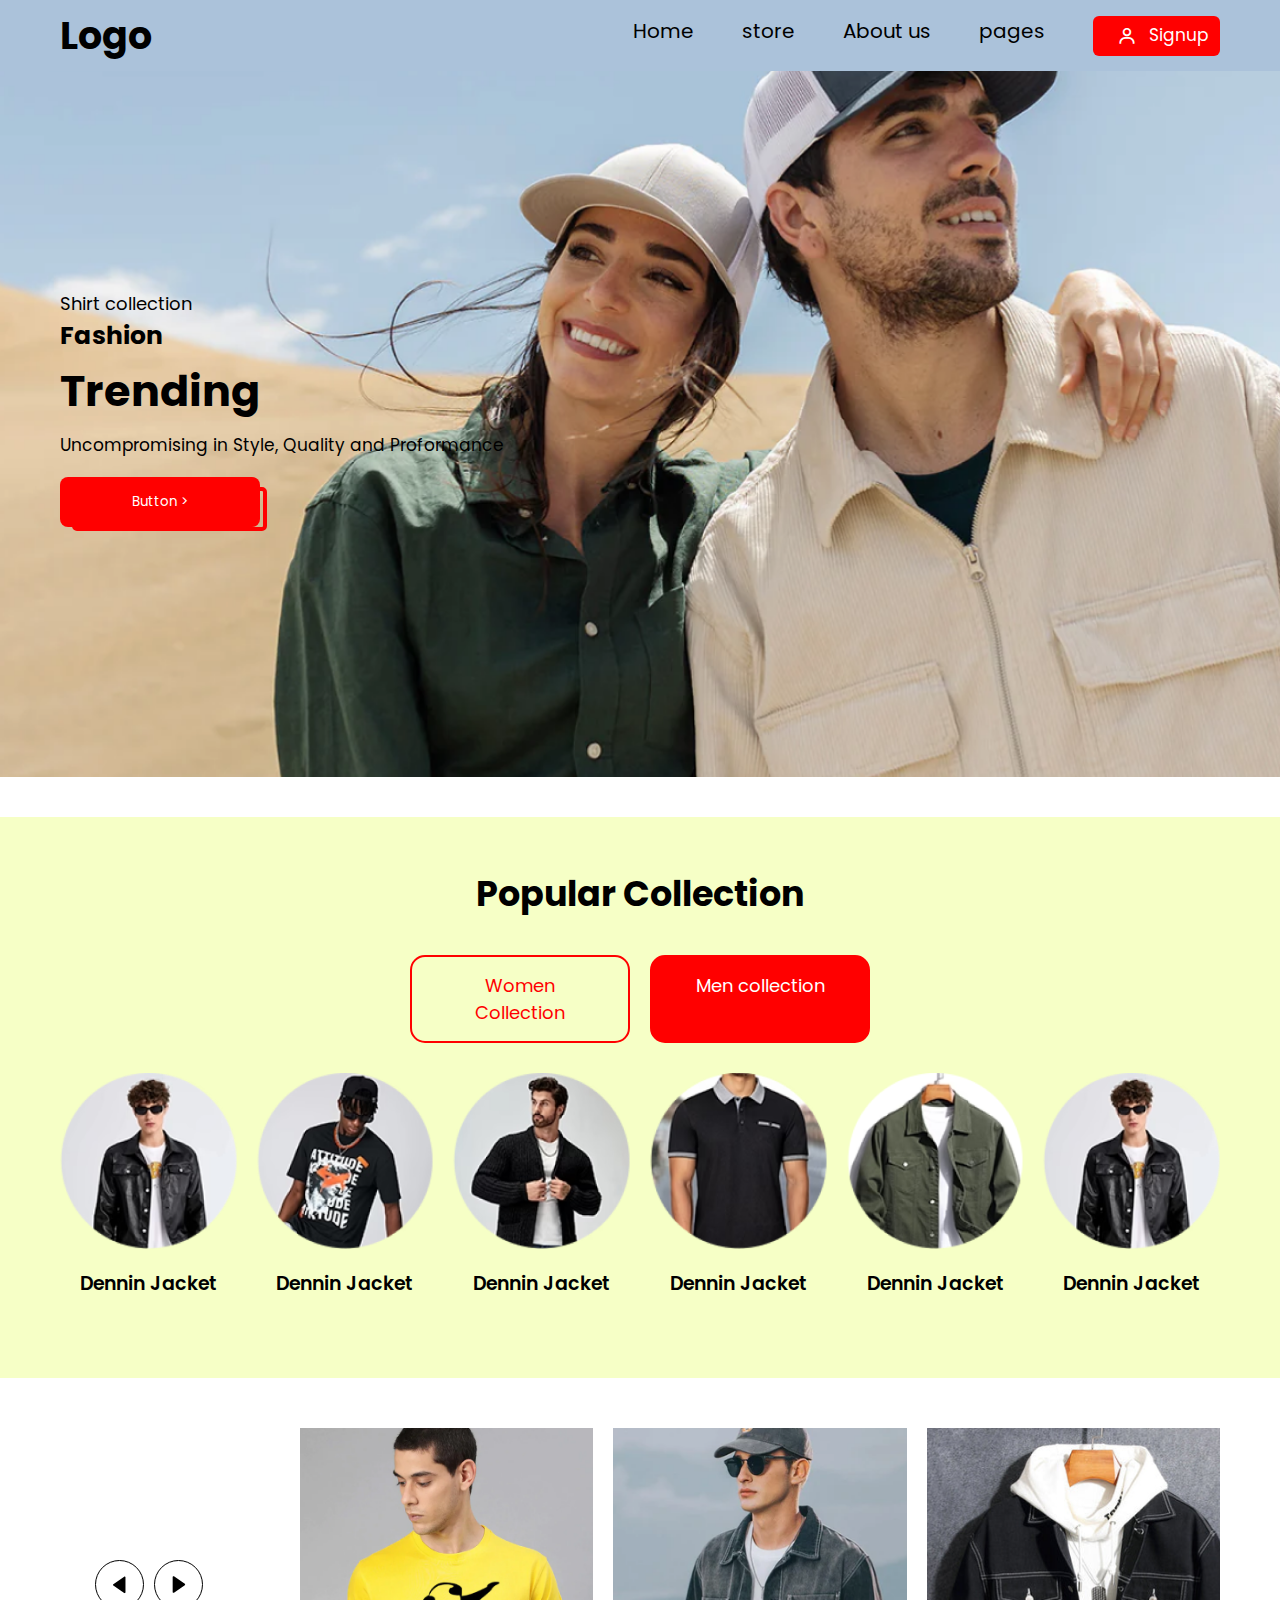
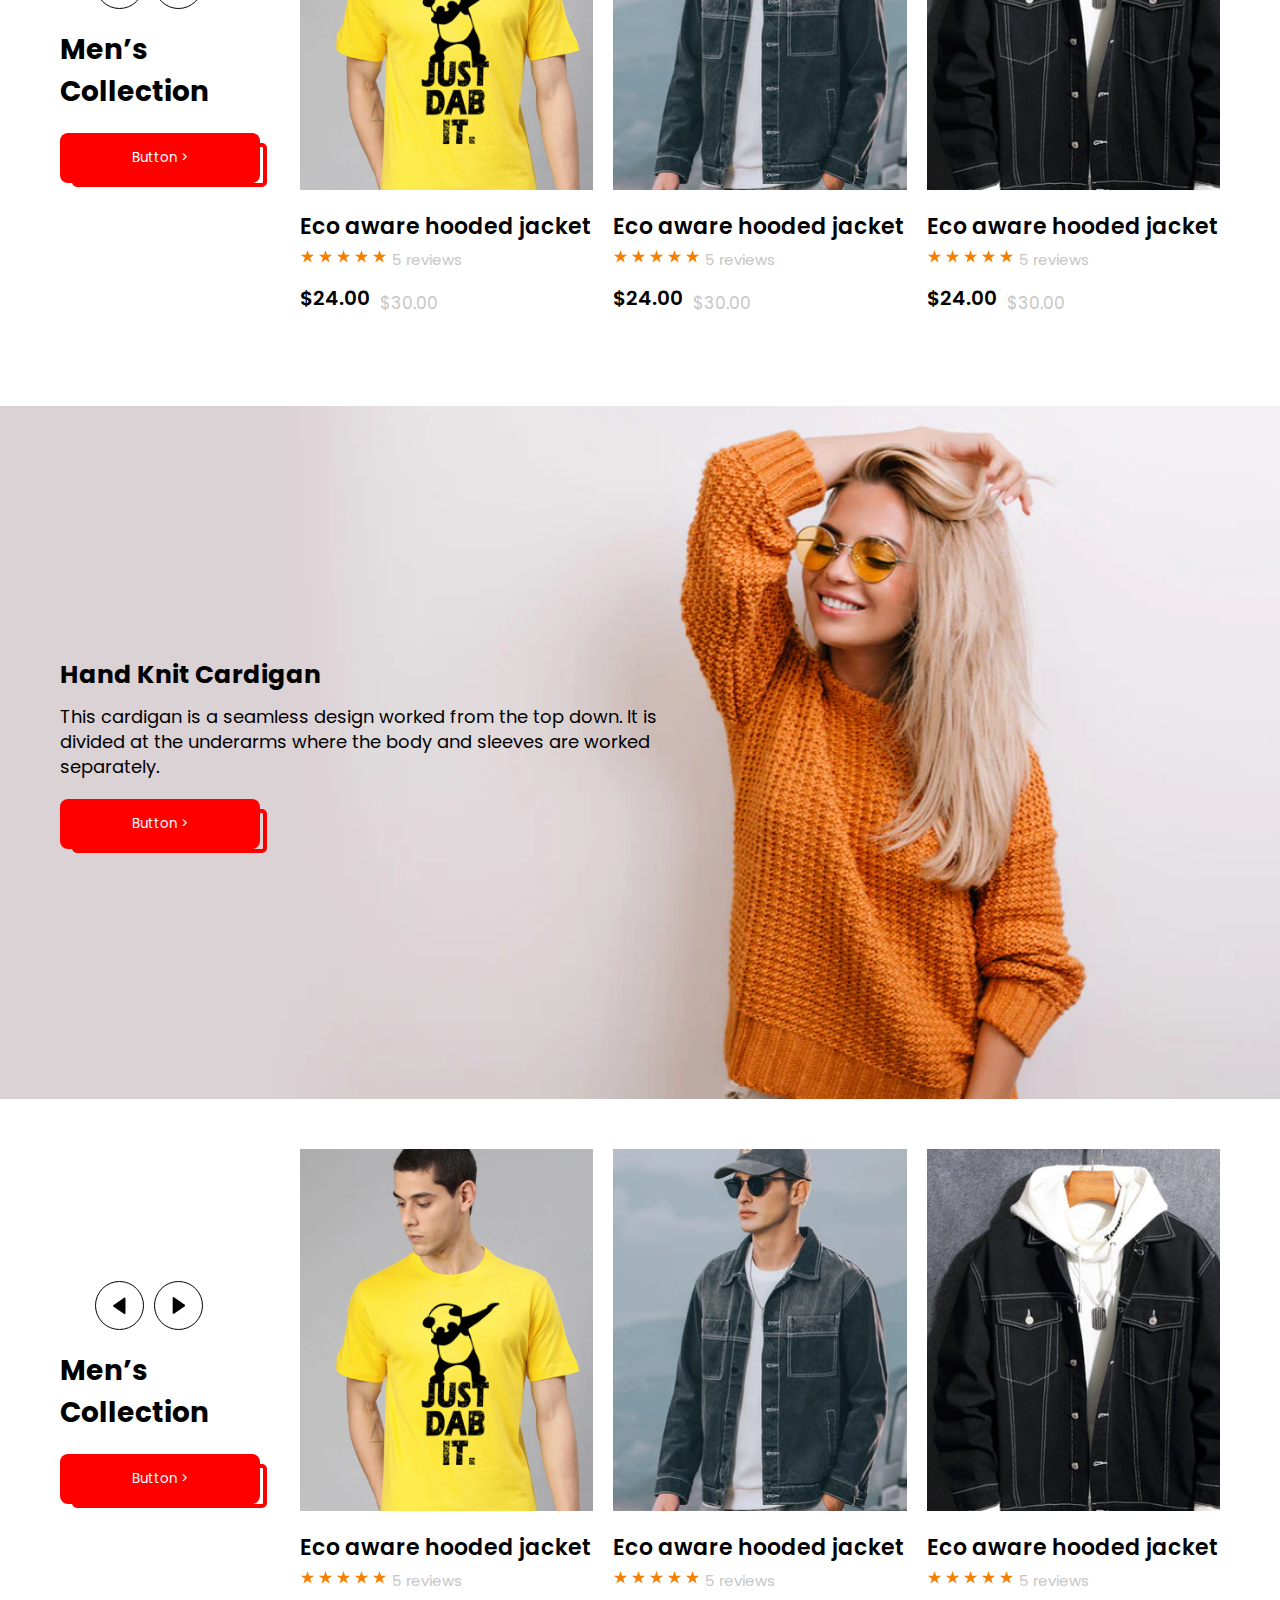
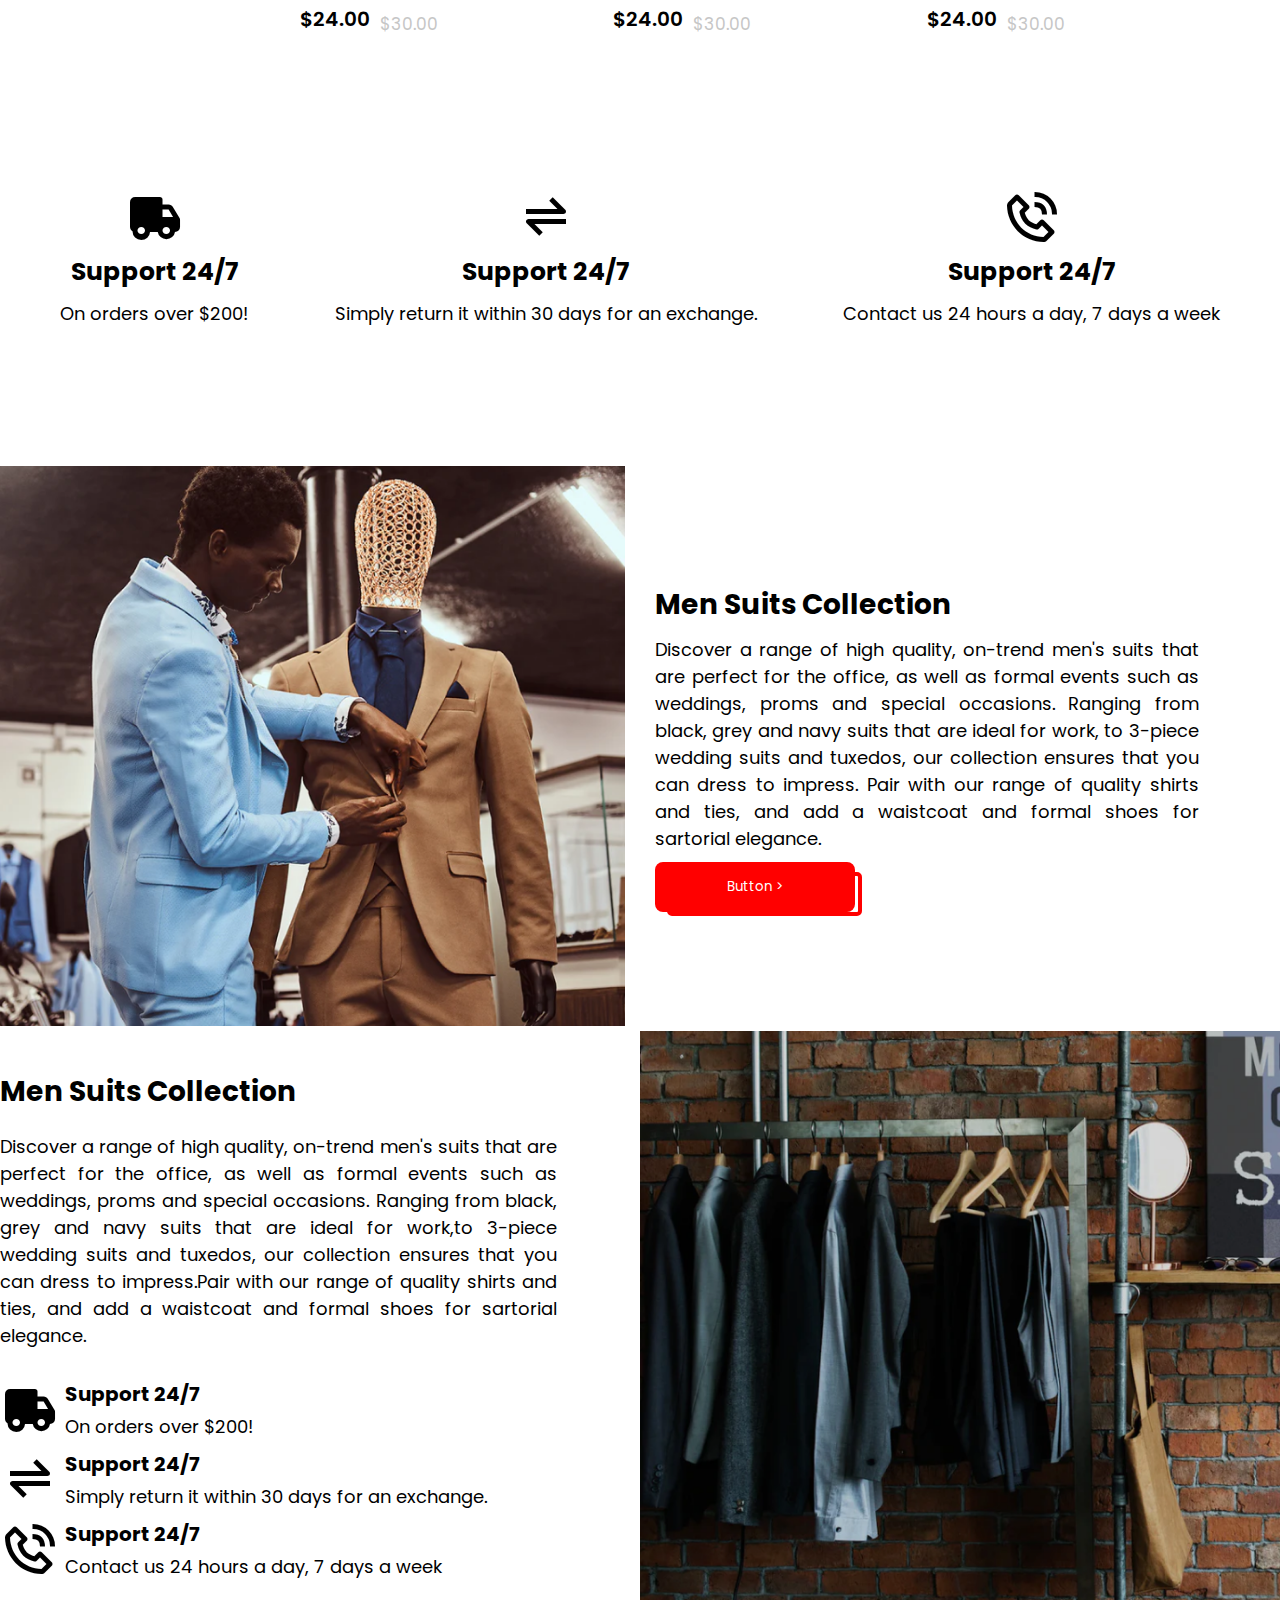
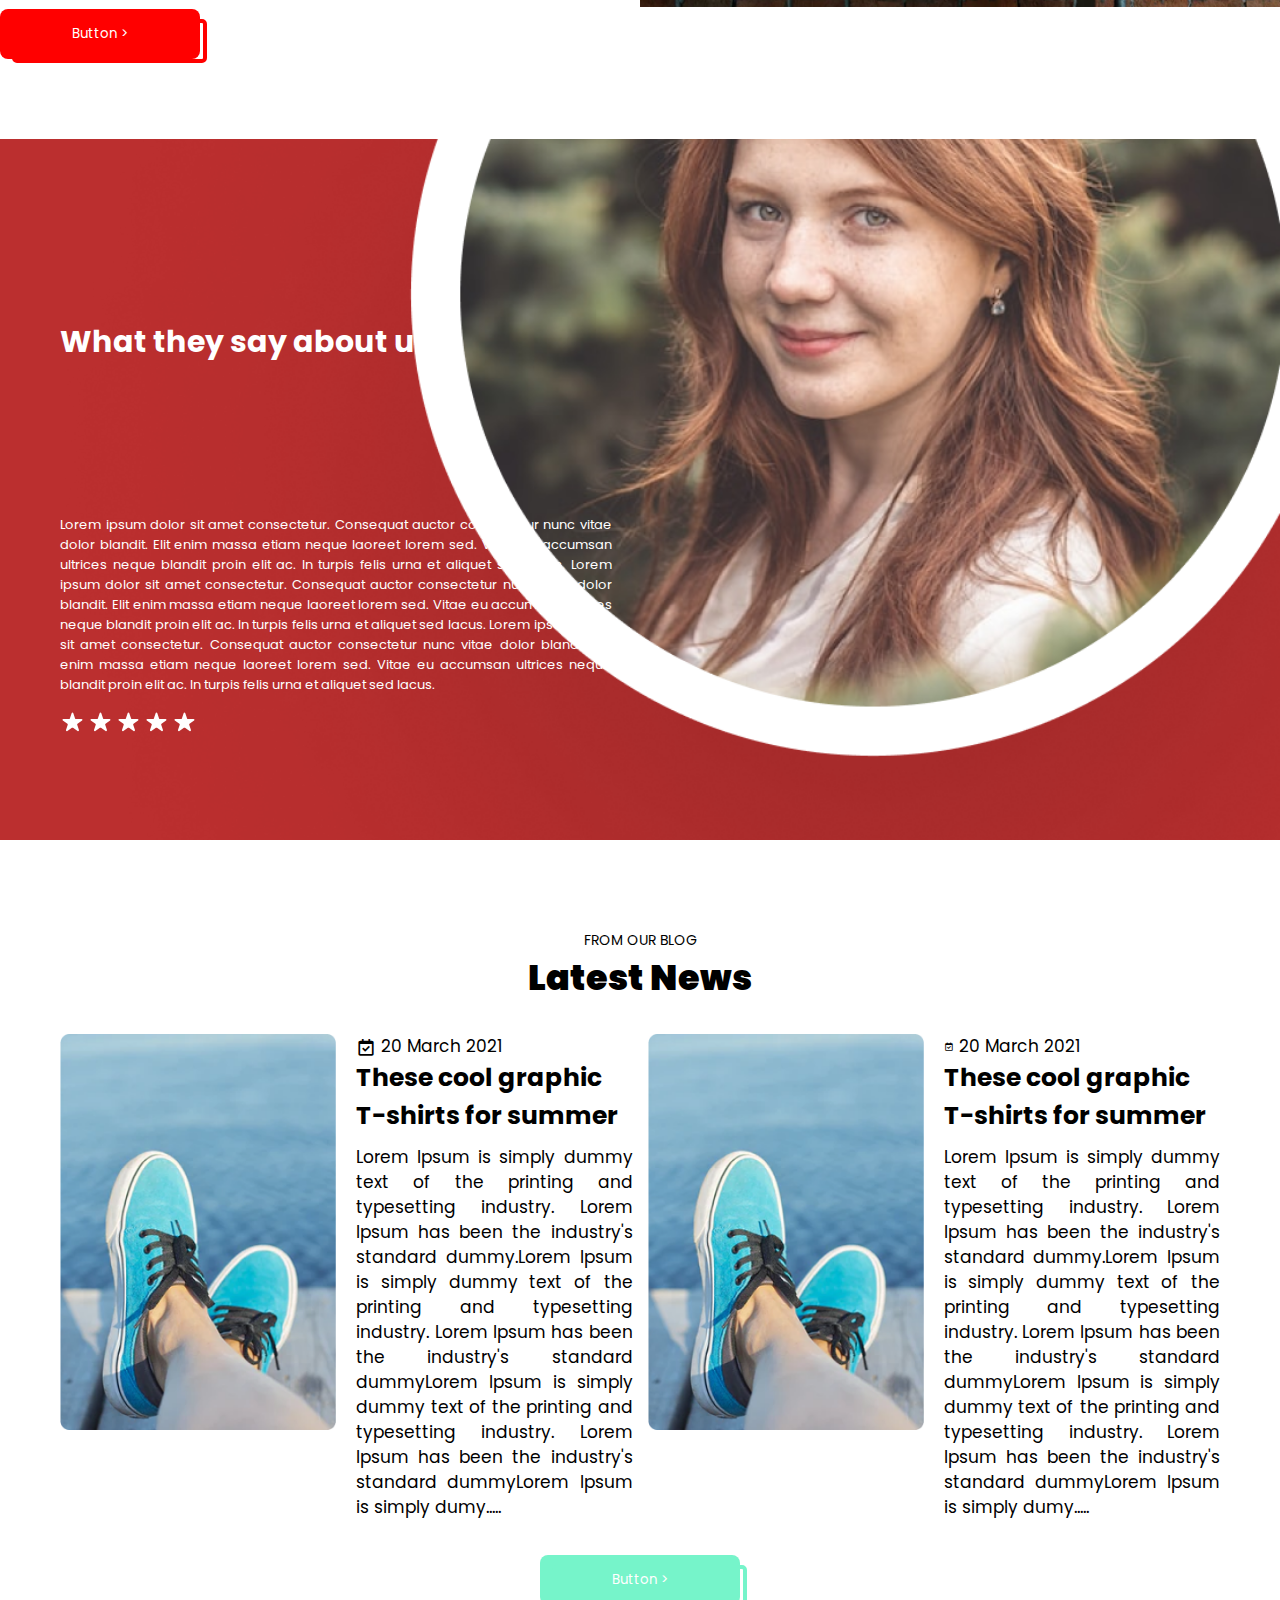
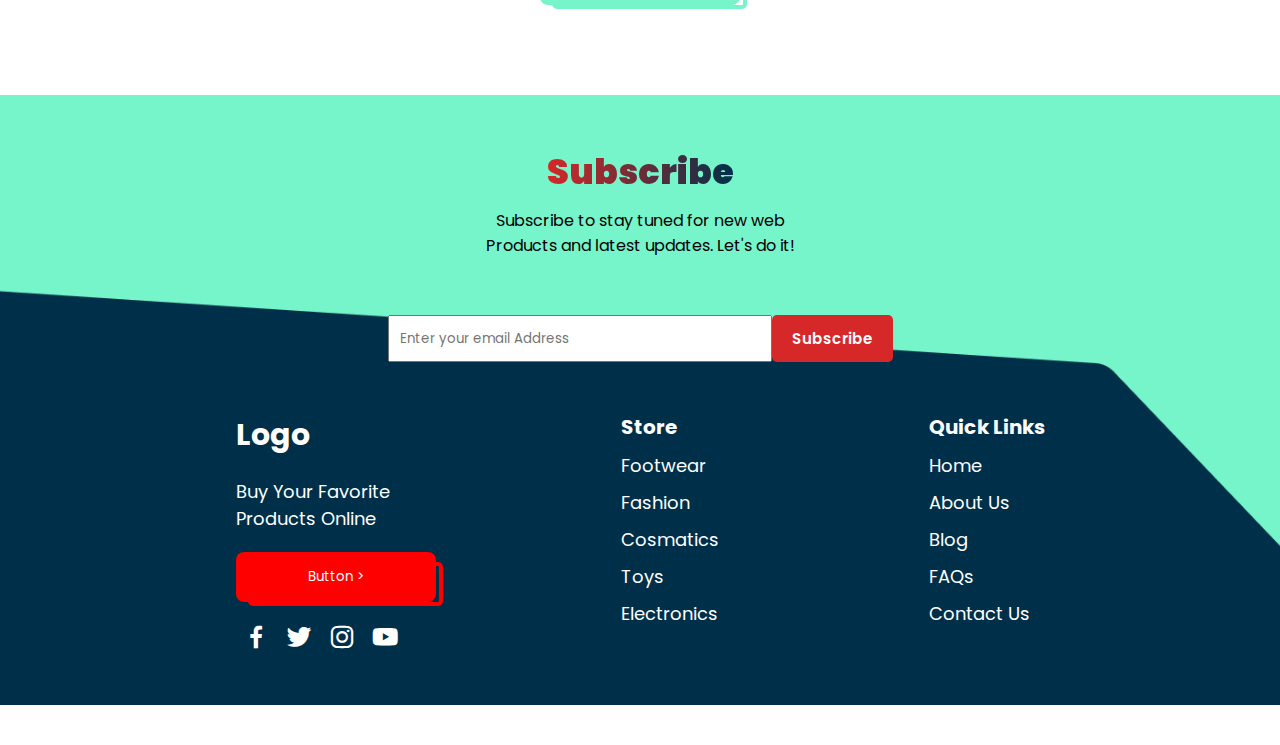
==== commit 12efdce3: "update" ====
--- a/index.html
+++ b/index.html
@@ -6,6 +6,9 @@
   <title>Document</title>
   <link href='https://unpkg.com/boxicons@2.1.4/css/boxicons.min.css' rel='stylesheet'>
   <link rel="stylesheet" href="style.css">
+  <link rel="preconnect" href="https://fonts.googleapis.com">
+<link rel="preconnect" href="https://fonts.gstatic.com" crossorigin>
+<link href="https://fonts.googleapis.com/css2?family=Poppins:wght@200@300@400@600@700&display=swap" rel="stylesheet">
 </head>
 <body>
   
@@ -348,12 +351,12 @@
     </div>
   </div>
 </div>
-<div class="rw-pic">
+<!-- <div class="rw-pic">
   <div class="rw-name">
     <h3>Stacey Prosacco</h3>
     <p>Legacy Tactics Representative</p>
   </div>
-</div>
+</div> -->
   </section>
 
   <section class="blog">
--- a/style.css
+++ b/style.css
@@ -2,6 +2,7 @@
   margin: 0;
   padding: 0;
   box-sizing: border-box;
+  font-family: 'Poppins', sans-serif;
 }
 
 a {
@@ -422,15 +423,21 @@
   padding: 10rem 0 10rem 6rem;
   display: flex;
   background-color: #bb2f2f;
-}
-
-.rw-pic {
   background-image: url("./assets/Ellipse\ 7.png");
   background-size: cover;
   background-position: center;
   background-repeat: no-repeat;
   width: 100%;
   position: relative;
+}
+
+.rw-pic {
+  /* background-image: url("./assets/Ellipse\ 7.png");
+  background-size: cover;
+  background-position: center;
+  background-repeat: no-repeat;
+  width: 100%;
+  position: relative; */
 }
 
 .rw-s {
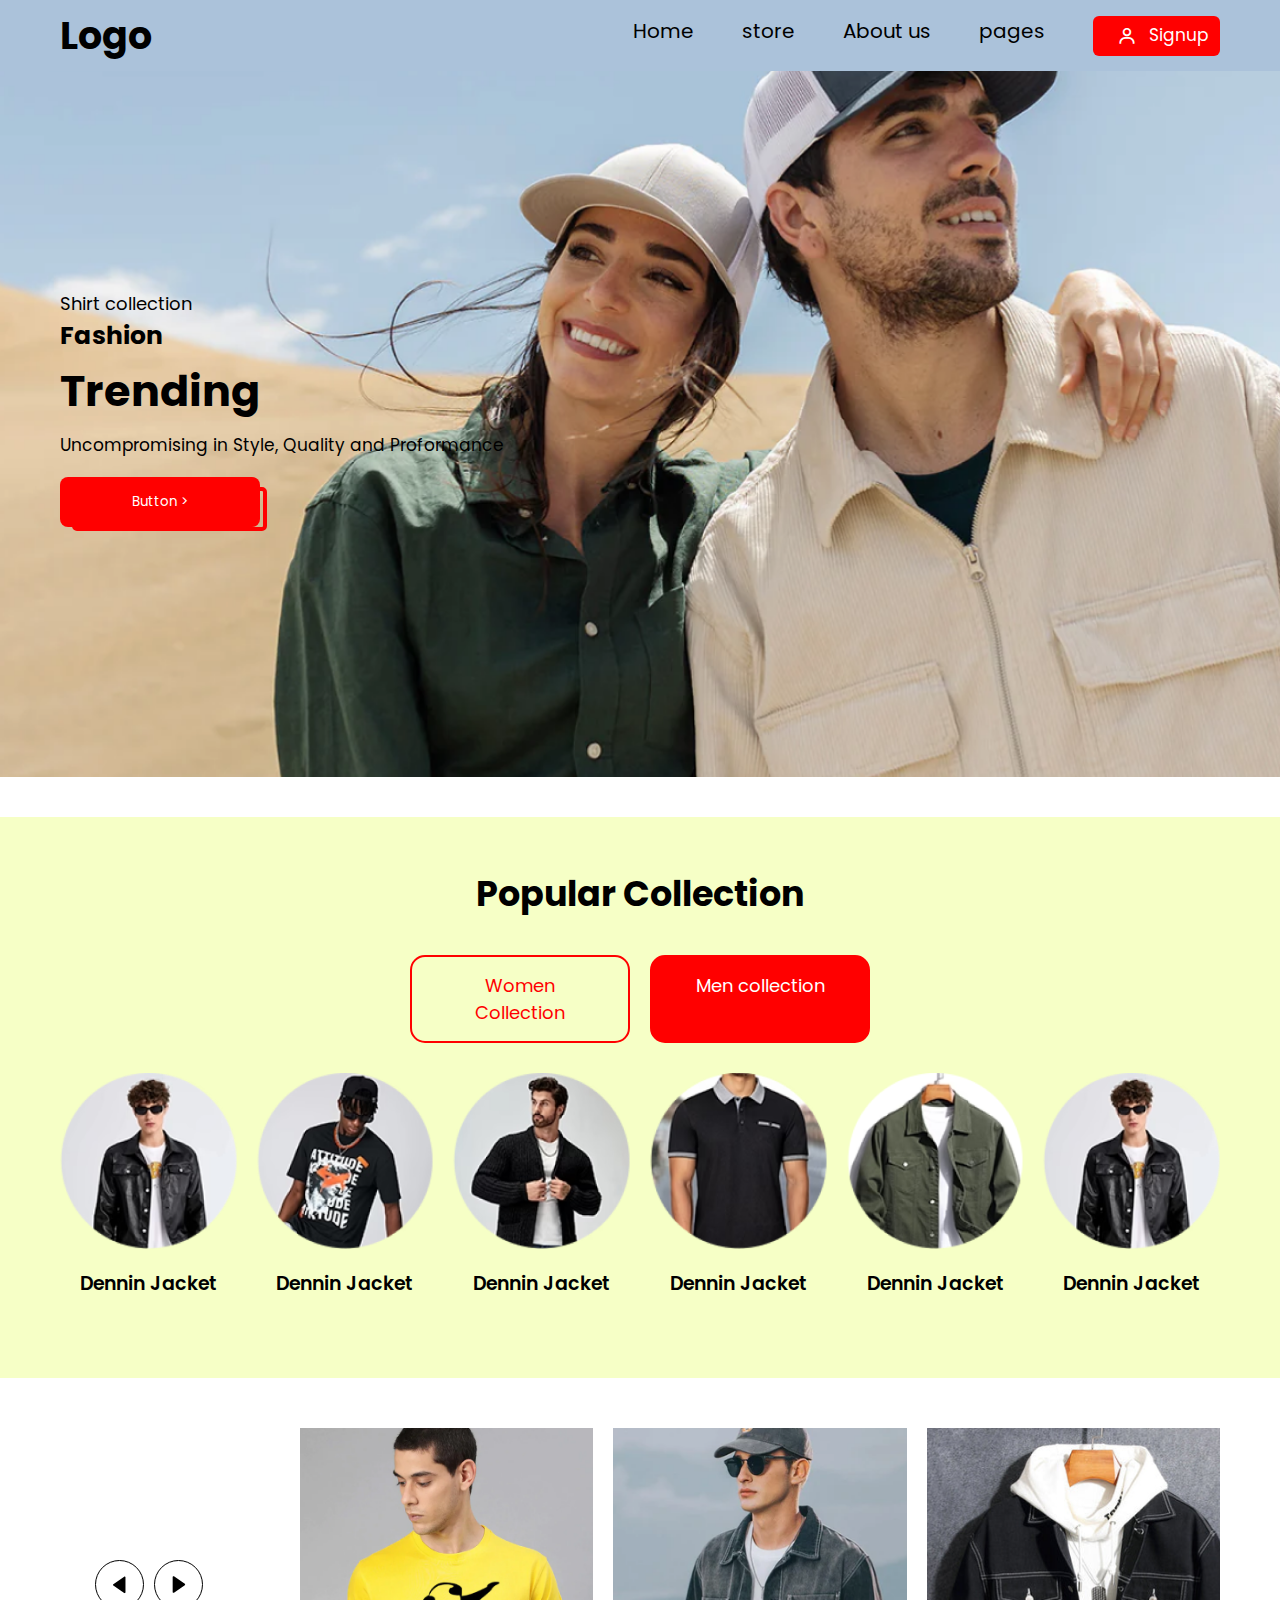
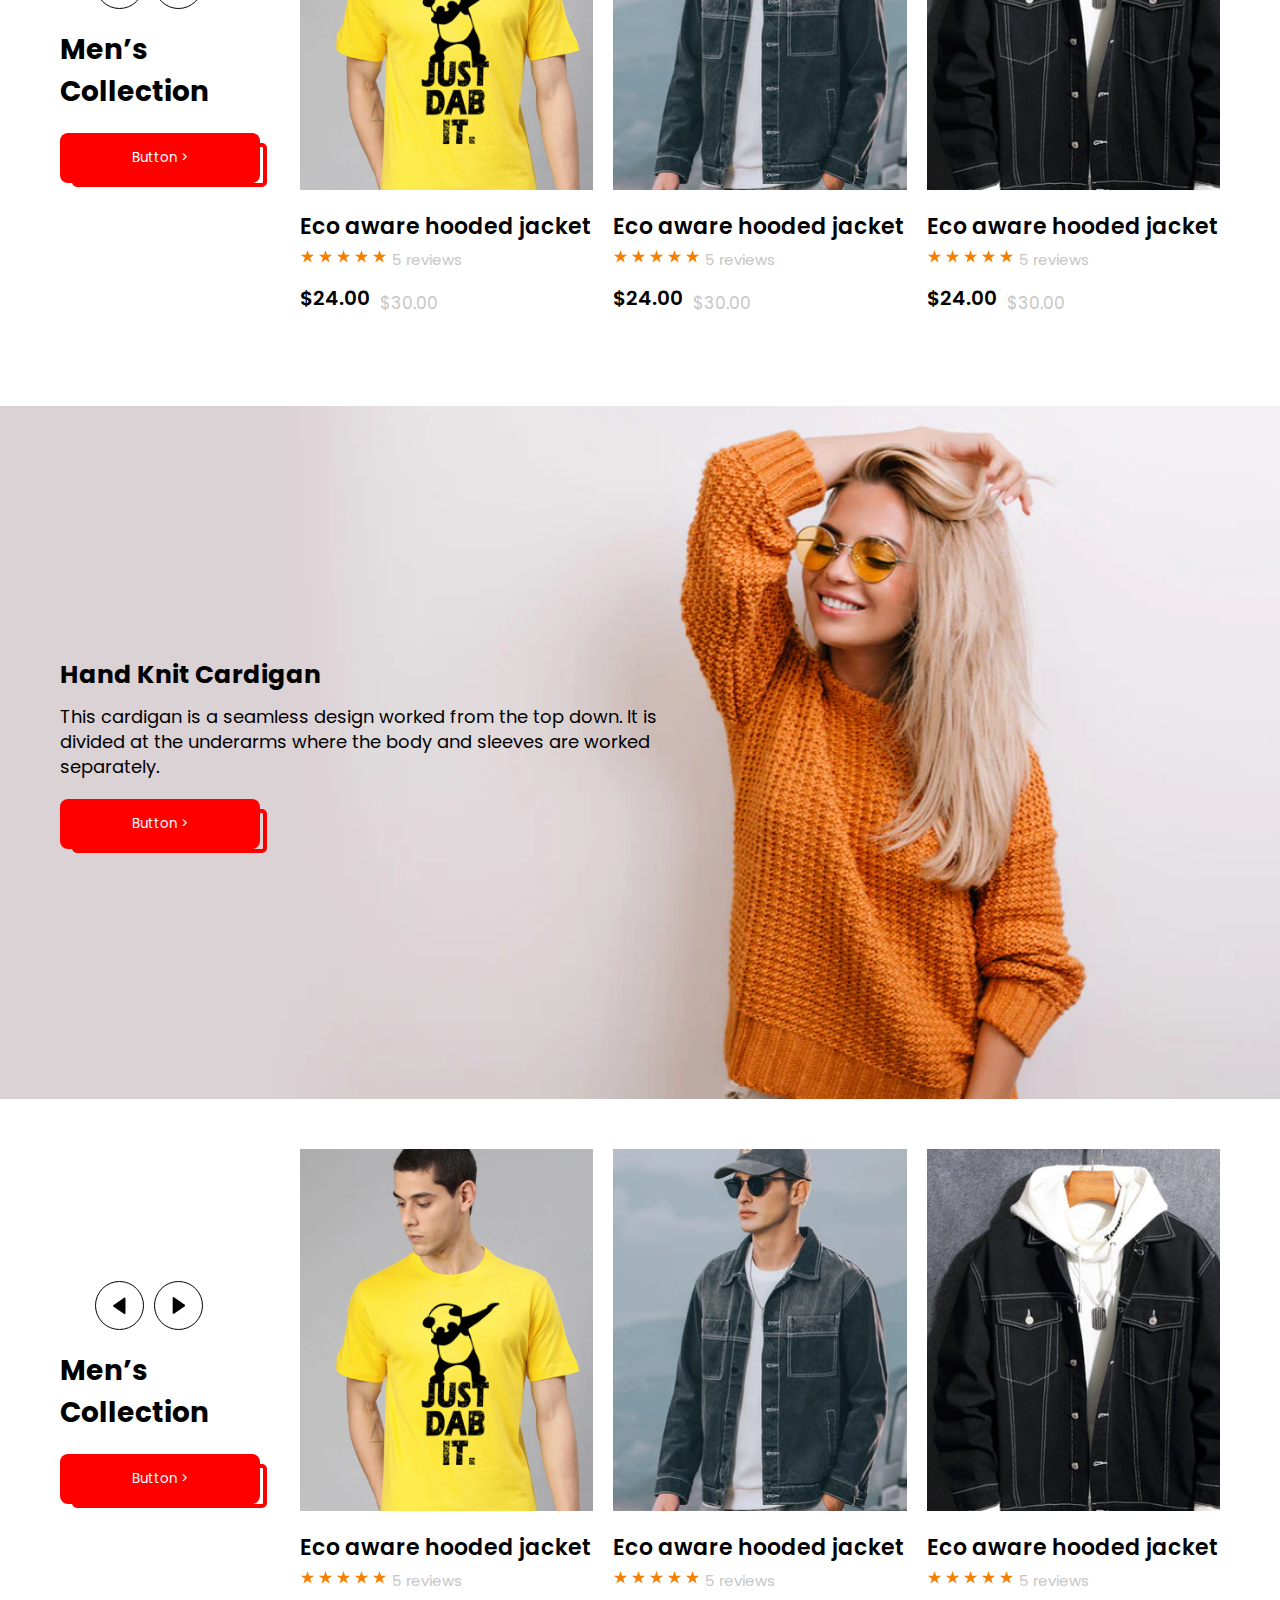
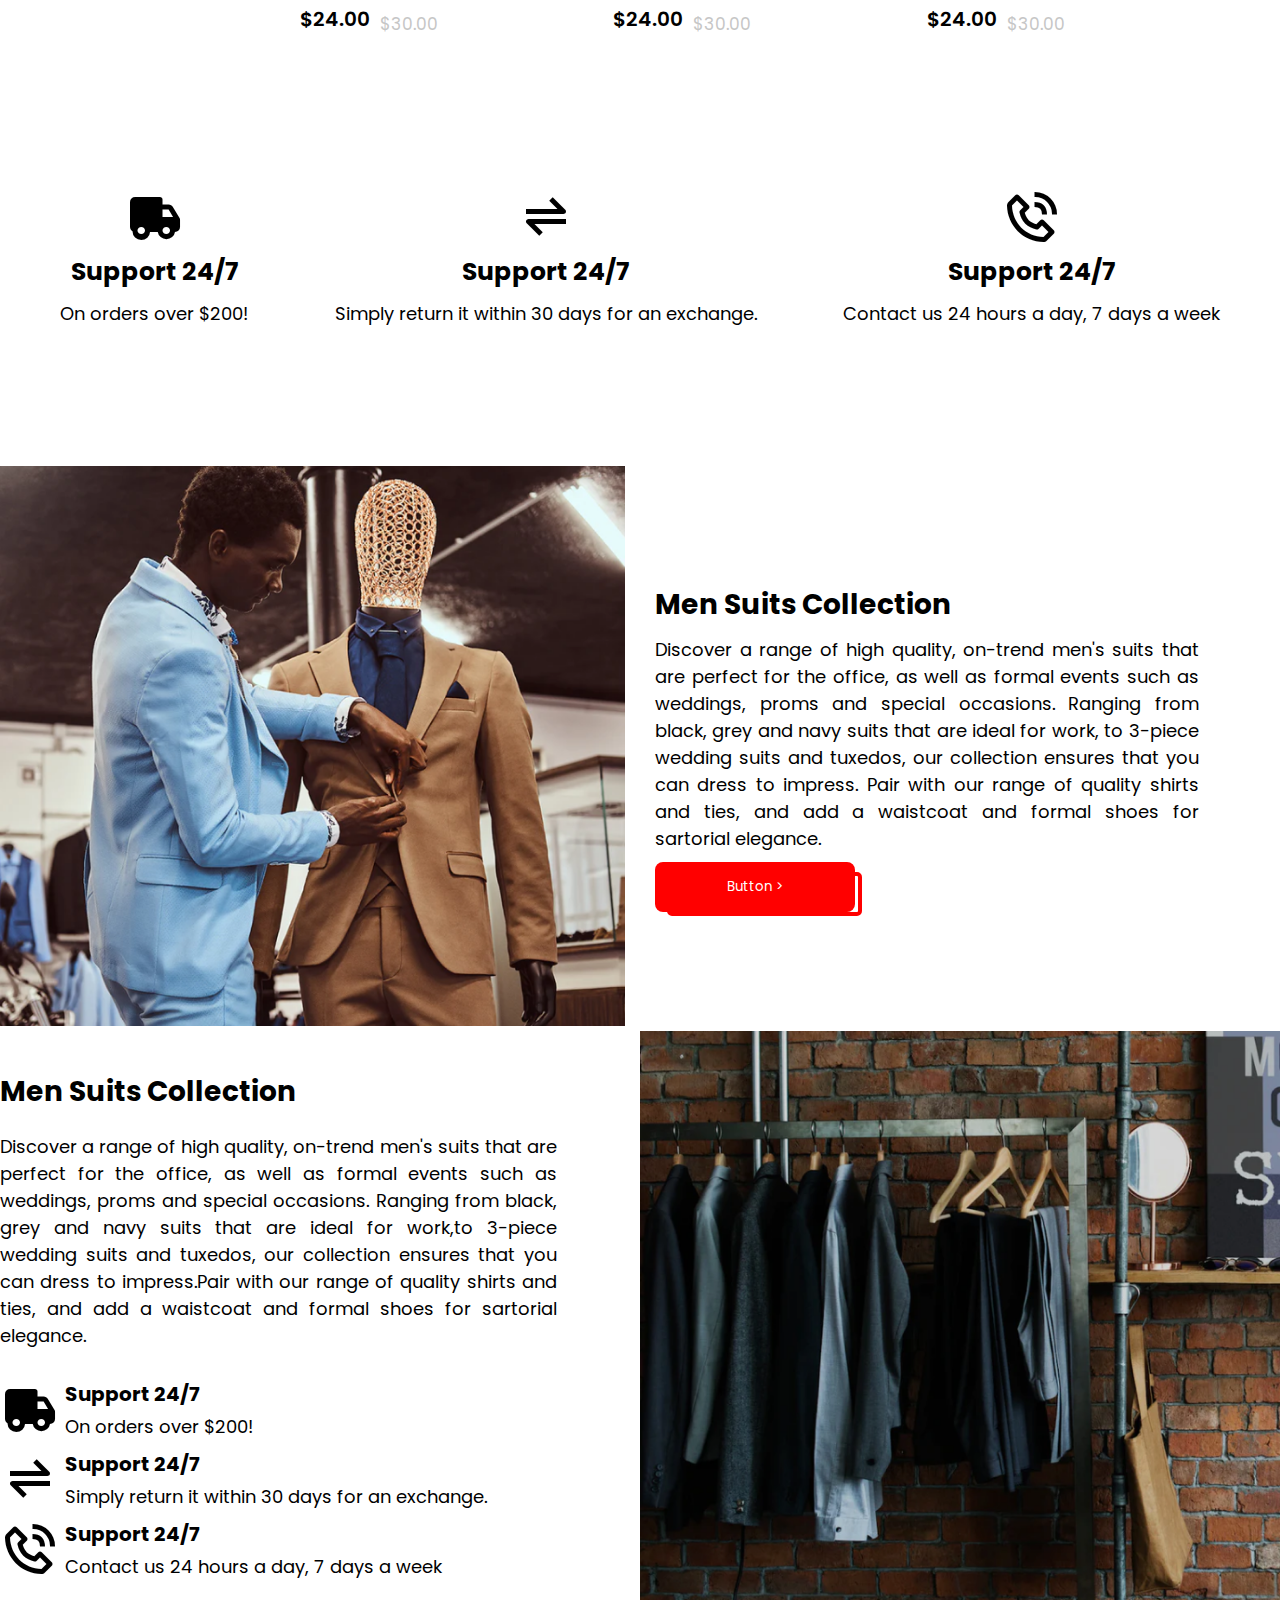
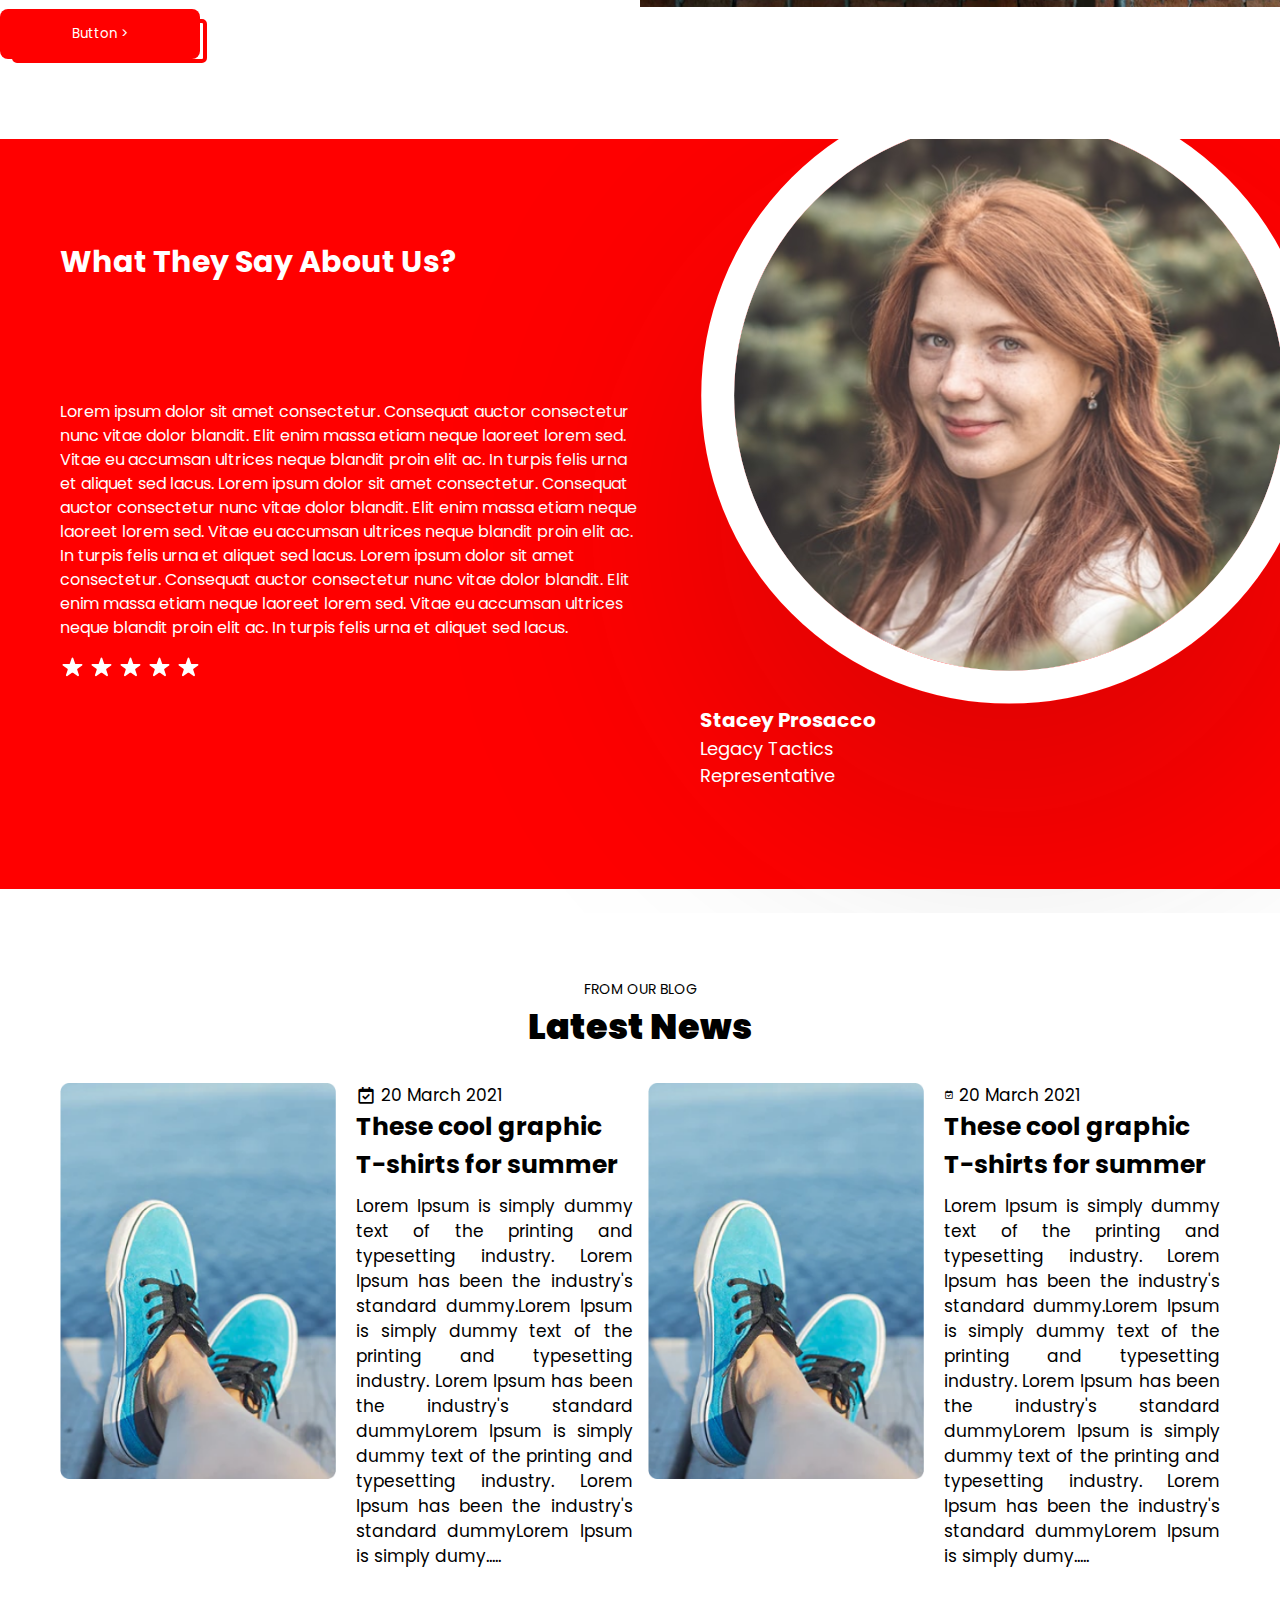
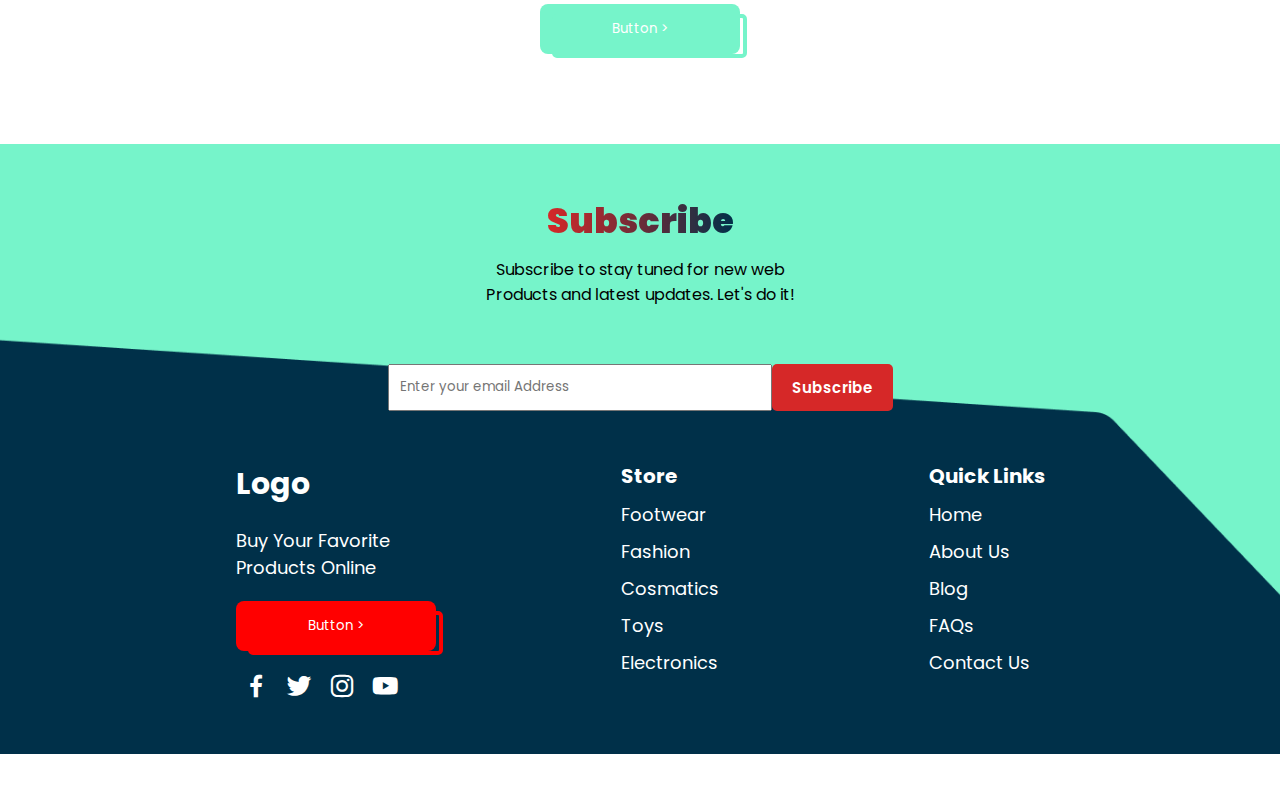
==== commit 2c625703: "update" ====
--- a/index.html
+++ b/index.html
@@ -338,25 +338,28 @@
   </section>
 
   <section class="review-section">
-<div class="rw-s">
-  <h3>What they say about us?</h3>
-  <div class="review-content">
-    <p>Lorem ipsum dolor sit amet consectetur. Consequat auctor consectetur nunc vitae dolor blandit. Elit enim massa etiam neque laoreet lorem sed. Vitae eu accumsan ultrices neque blandit proin elit ac. In turpis felis urna et aliquet sed lacus. Lorem ipsum dolor sit amet consectetur. Consequat auctor consectetur nunc vitae dolor blandit. Elit enim massa etiam neque laoreet lorem sed. Vitae eu accumsan ultrices neque blandit proin elit ac. In turpis felis urna et aliquet sed lacus. Lorem ipsum dolor sit amet consectetur. Consequat auctor consectetur nunc vitae dolor blandit. Elit enim massa etiam neque laoreet lorem sed. Vitae eu accumsan ultrices neque blandit proin elit ac. In turpis felis urna et aliquet sed lacus.</p>
-    <div class="star-img">
-      <img src="/assets/Star 2.svg" alt="">
-      <img src="/assets/Star 2.svg" alt="">
-      <img src="/assets/Star 2.svg" alt="">
-      <img src="/assets/Star 2.svg" alt="">
-      <img src="/assets/Star 2.svg" alt="">
-    </div>
-  </div>
-</div>
-<!-- <div class="rw-pic">
-  <div class="rw-name">
-    <h3>Stacey Prosacco</h3>
-    <p>Legacy Tactics Representative</p>
-  </div>
-</div> -->
+    <div class="left-column">
+      <div class="review-heading">What They Say About Us?</div>
+      <div class="review-text">
+        <p>
+        Lorem ipsum dolor sit amet consectetur. Consequat auctor consectetur nunc vitae dolor blandit. Elit enim massa etiam neque laoreet lorem sed. Vitae eu accumsan ultrices neque blandit proin elit ac. In turpis felis urna et aliquet sed lacus. Lorem ipsum dolor sit amet consectetur. Consequat auctor consectetur nunc vitae dolor blandit. Elit enim massa etiam neque laoreet lorem sed. Vitae eu accumsan ultrices neque blandit proin elit ac. In turpis felis urna et aliquet sed lacus. Lorem ipsum dolor sit amet consectetur. Consequat auctor consectetur nunc vitae dolor blandit. Elit enim massa etiam neque laoreet lorem sed. Vitae eu accumsan ultrices neque blandit proin elit ac. In turpis felis urna et aliquet sed lacus.
+      </p>
+        <div class="star-img">
+          <img src="/assets/Star 2.svg" alt="">
+          <img src="/assets/Star 2.svg" alt="">
+          <img src="/assets/Star 2.svg" alt="">
+          <img src="/assets/Star 2.svg" alt="">
+          <img src="/assets/Star 2.svg" alt="">
+        </div>
+      </div>
+  </div>
+  <div class="right-column">
+      <img src="assets/Ellipse 7.svg" alt="Reviewer Image" class="reviewer-image">
+      <div class="rw-name">
+        <h3>Stacey Prosacco</h3>
+        <p>Legacy Tactics Representative</p>
+      </div>
+  </div>
   </section>
 
   <section class="blog">
--- a/style.css
+++ b/style.css
@@ -385,7 +385,6 @@
   gap: 20px;
   padding-top: 40px;
   flex: 1;
-  /* padding-right: 3vw; */
 }
 
 .s-m {
@@ -420,64 +419,14 @@
 }
 
 .review-section {
-  padding: 10rem 0 10rem 6rem;
-  display: flex;
-  background-color: #bb2f2f;
-  background-image: url("./assets/Ellipse\ 7.png");
-  background-size: cover;
-  background-position: center;
-  background-repeat: no-repeat;
-  width: 100%;
-  position: relative;
-}
-
-.rw-pic {
-  /* background-image: url("./assets/Ellipse\ 7.png");
-  background-size: cover;
-  background-position: center;
-  background-repeat: no-repeat;
-  width: 100%;
-  position: relative; */
-}
-
-.rw-s {
-  display: flex;
-  flex-direction: column;
-  gap: 15rem;
-  padding-top: 8rem;
-}
-
-.rw-s h3 {
-  font-size: 3rem;
-  font-weight: 700;
-  color: #fff;
-}
-
-.rw-s p {
-  font-size: 1.3rem;
-  color: #fff;
-  width: 100%;
-  text-align: justify;
-  max-width: 552px;
-}
-
-.rw-name {
-  position: absolute;
-  bottom: 6vh;
-  left: 20vw;
-}
-
-.rw-name h3 {
-  font-size: 2.8rem;
-  font-weight: 700;
-  color: #fff;
-}
-
-.rw-name p {
-  font-size: 1.5rem;
-  color: #fff;
-  text-align: justify;
-}
+  display: flex;
+  justify-content: space-between;
+  max-width: 800px;
+  margin: 50px auto;
+  background-color: red;
+  height: 75rem;
+}
+
 
 .review-content {
   display: flex;
@@ -720,6 +669,66 @@
   max-width: 719px;
 }
 
+.left-column {
+  width: 45%;
+  padding: 10rem 6rem;
+  flex: 1;
+  display: flex;
+  flex-direction: column;
+  gap: 10rem;
+}
+
+.right-column {
+  position: relative;
+  flex: 1;
+}
+
+.rw-name {
+  position: absolute;
+  bottom: 10rem;
+  right: 35rem;
+}
+
+.rw-name h3 {
+  font-size: 2rem;
+  font-weight: 700;
+  color: #fff;
+}
+
+.rw-name p {
+  font-size: 1.8rem;
+  color: #fff;
+}
+
+.review-heading {
+  font-size: 3rem;
+  font-weight: bold;
+  margin-bottom: 15px;
+  color: #fff;
+}
+
+.review-text {
+  font-size: 16px;
+  line-height: 1.5;
+  margin-bottom: 15px;
+  color: #fff;
+  display: flex;
+  flex-direction: column;
+  gap: 1.5rem;
+}
+
+.review-text .star-img img {
+  width: 2.5rem;
+}
+
+.reviewer-image {
+  position: absolute;
+  top: 0;
+  right: 0;
+  width: 853px;
+  height: 774px;
+}
+
 @media (max-width:1200px) {
   html {
     font-size: 55%;
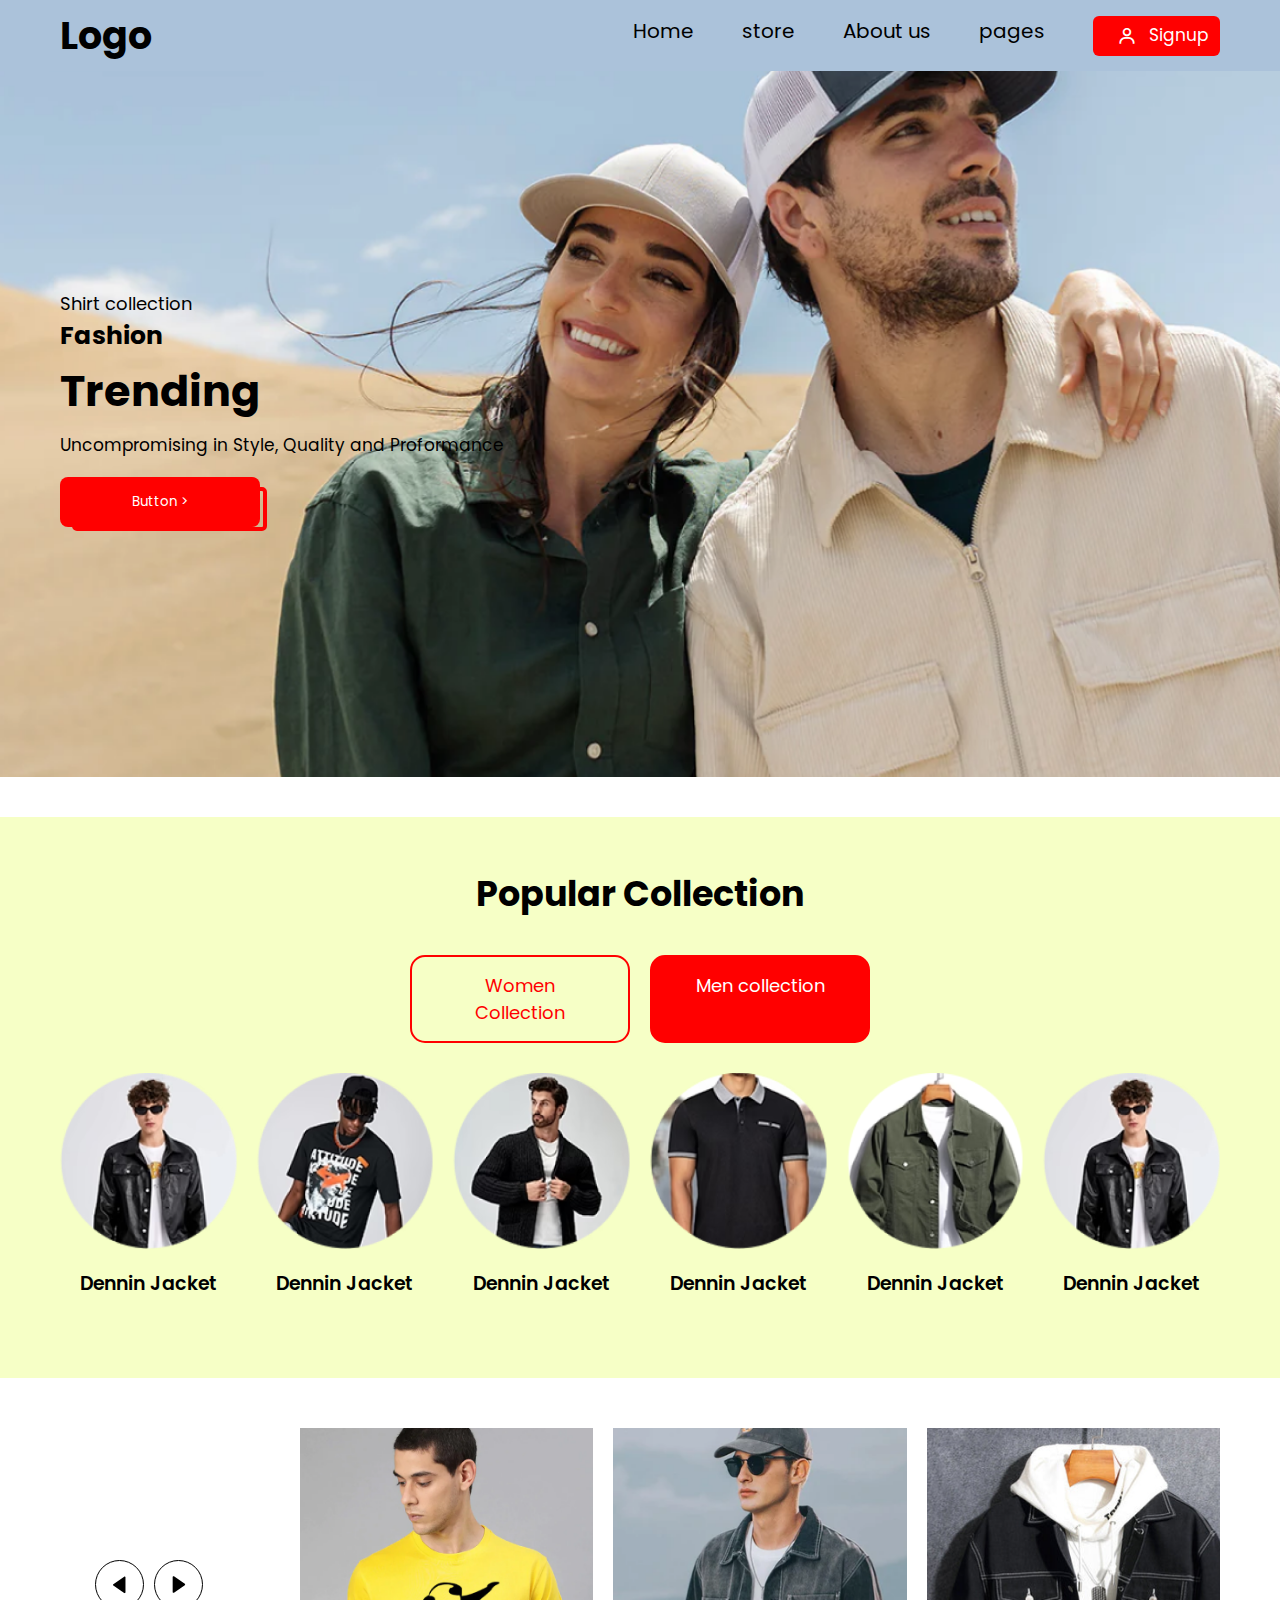
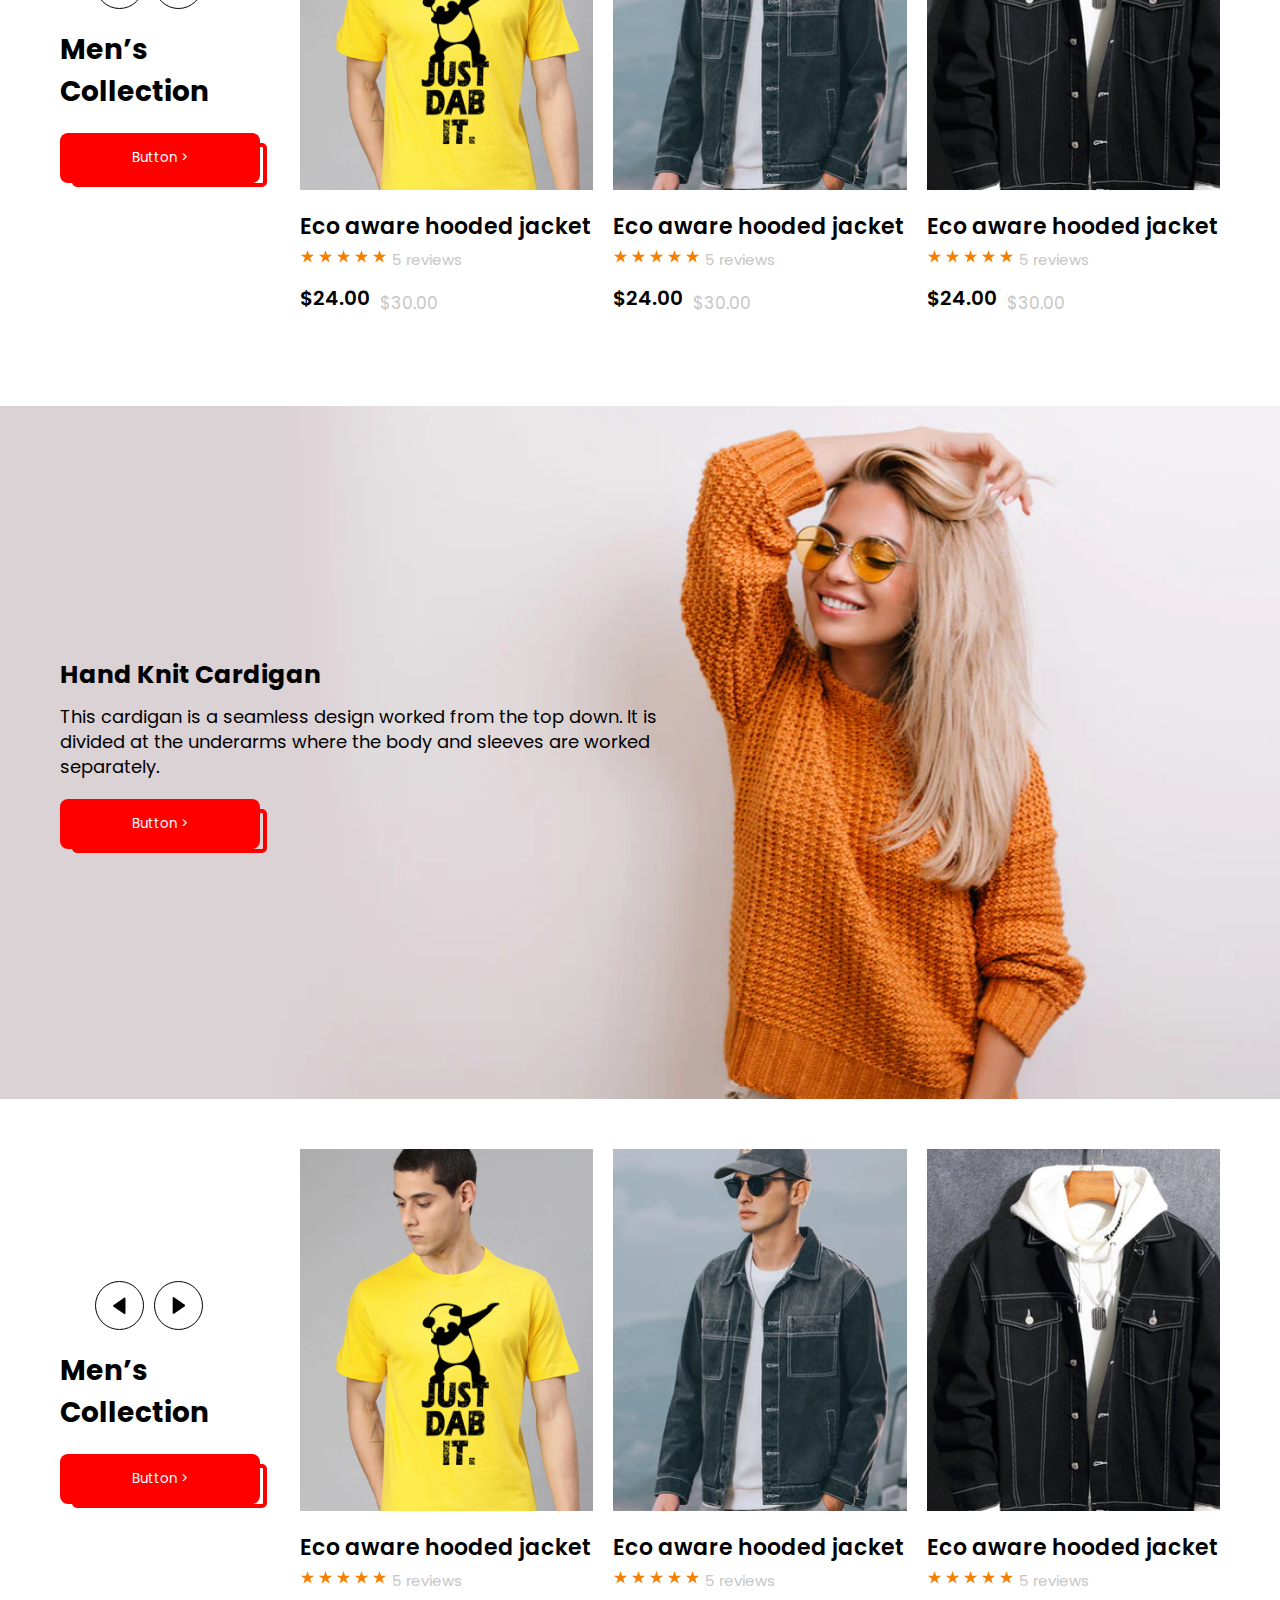
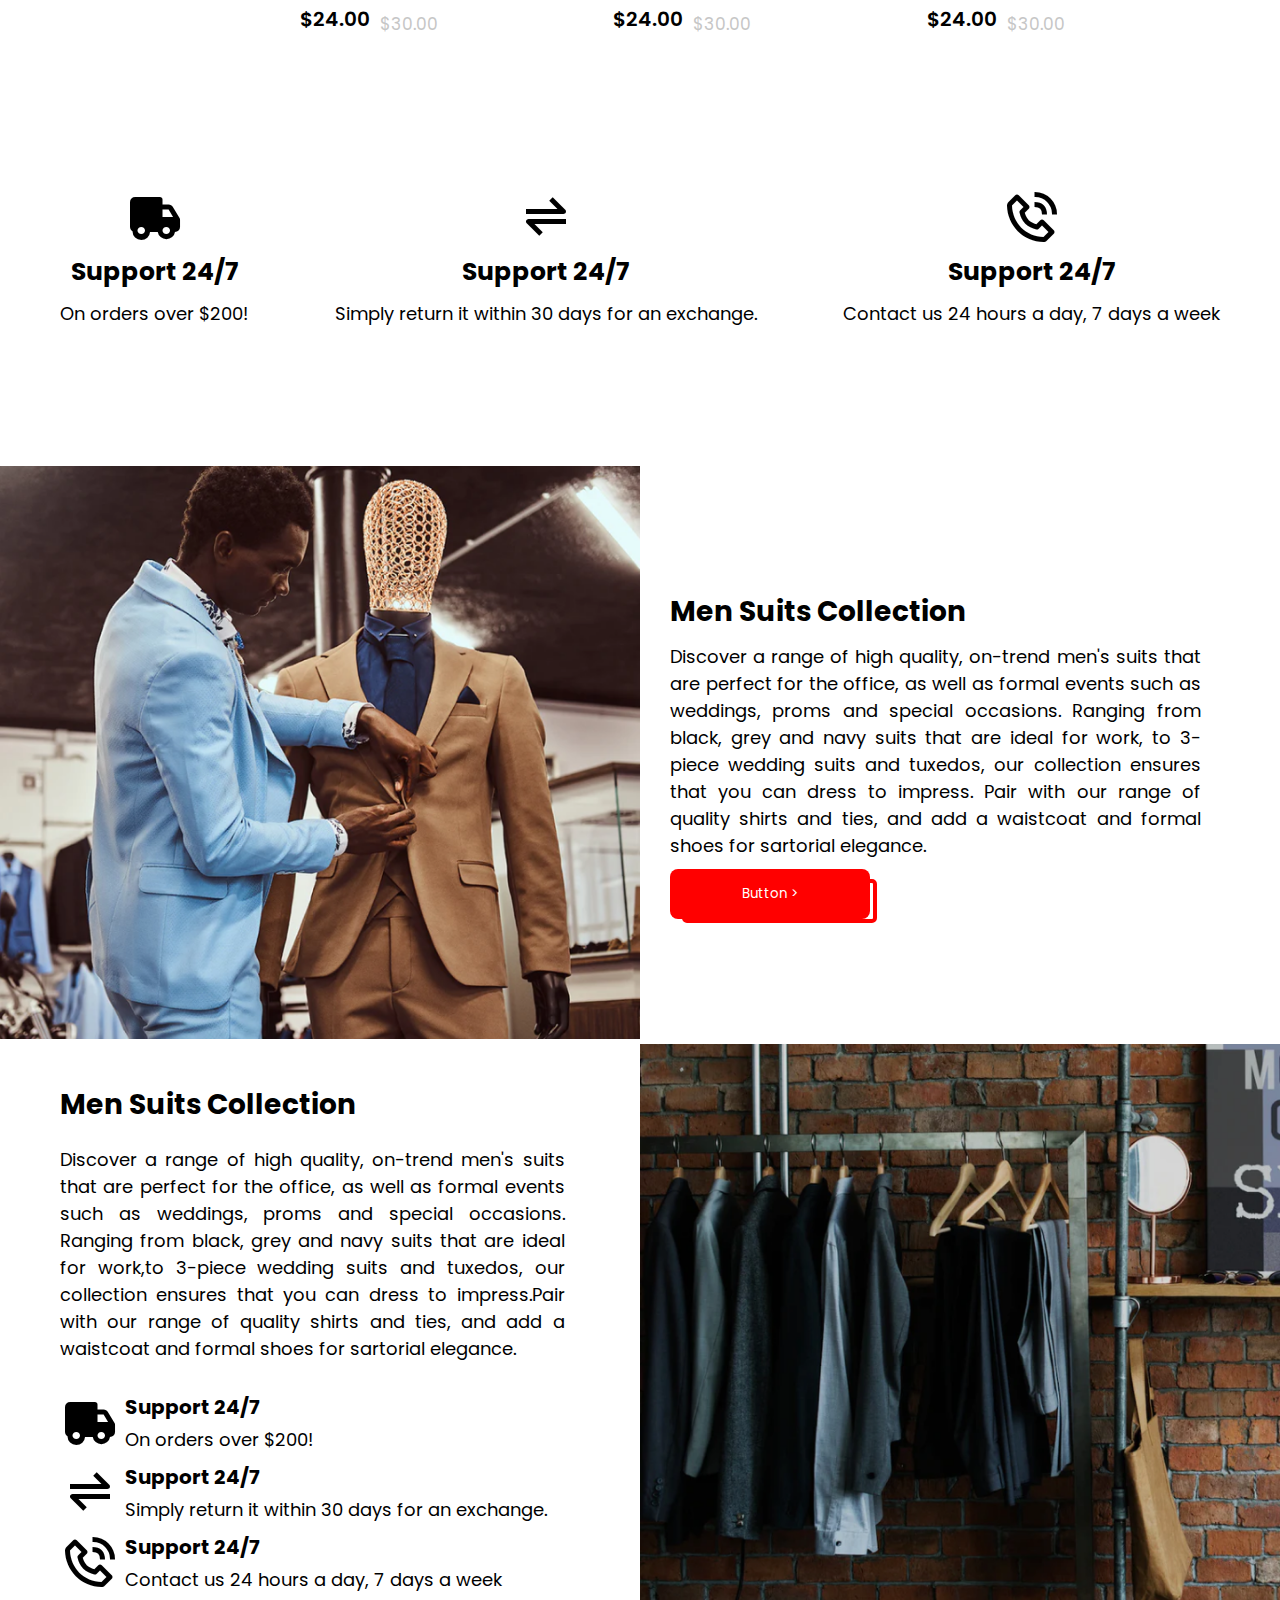
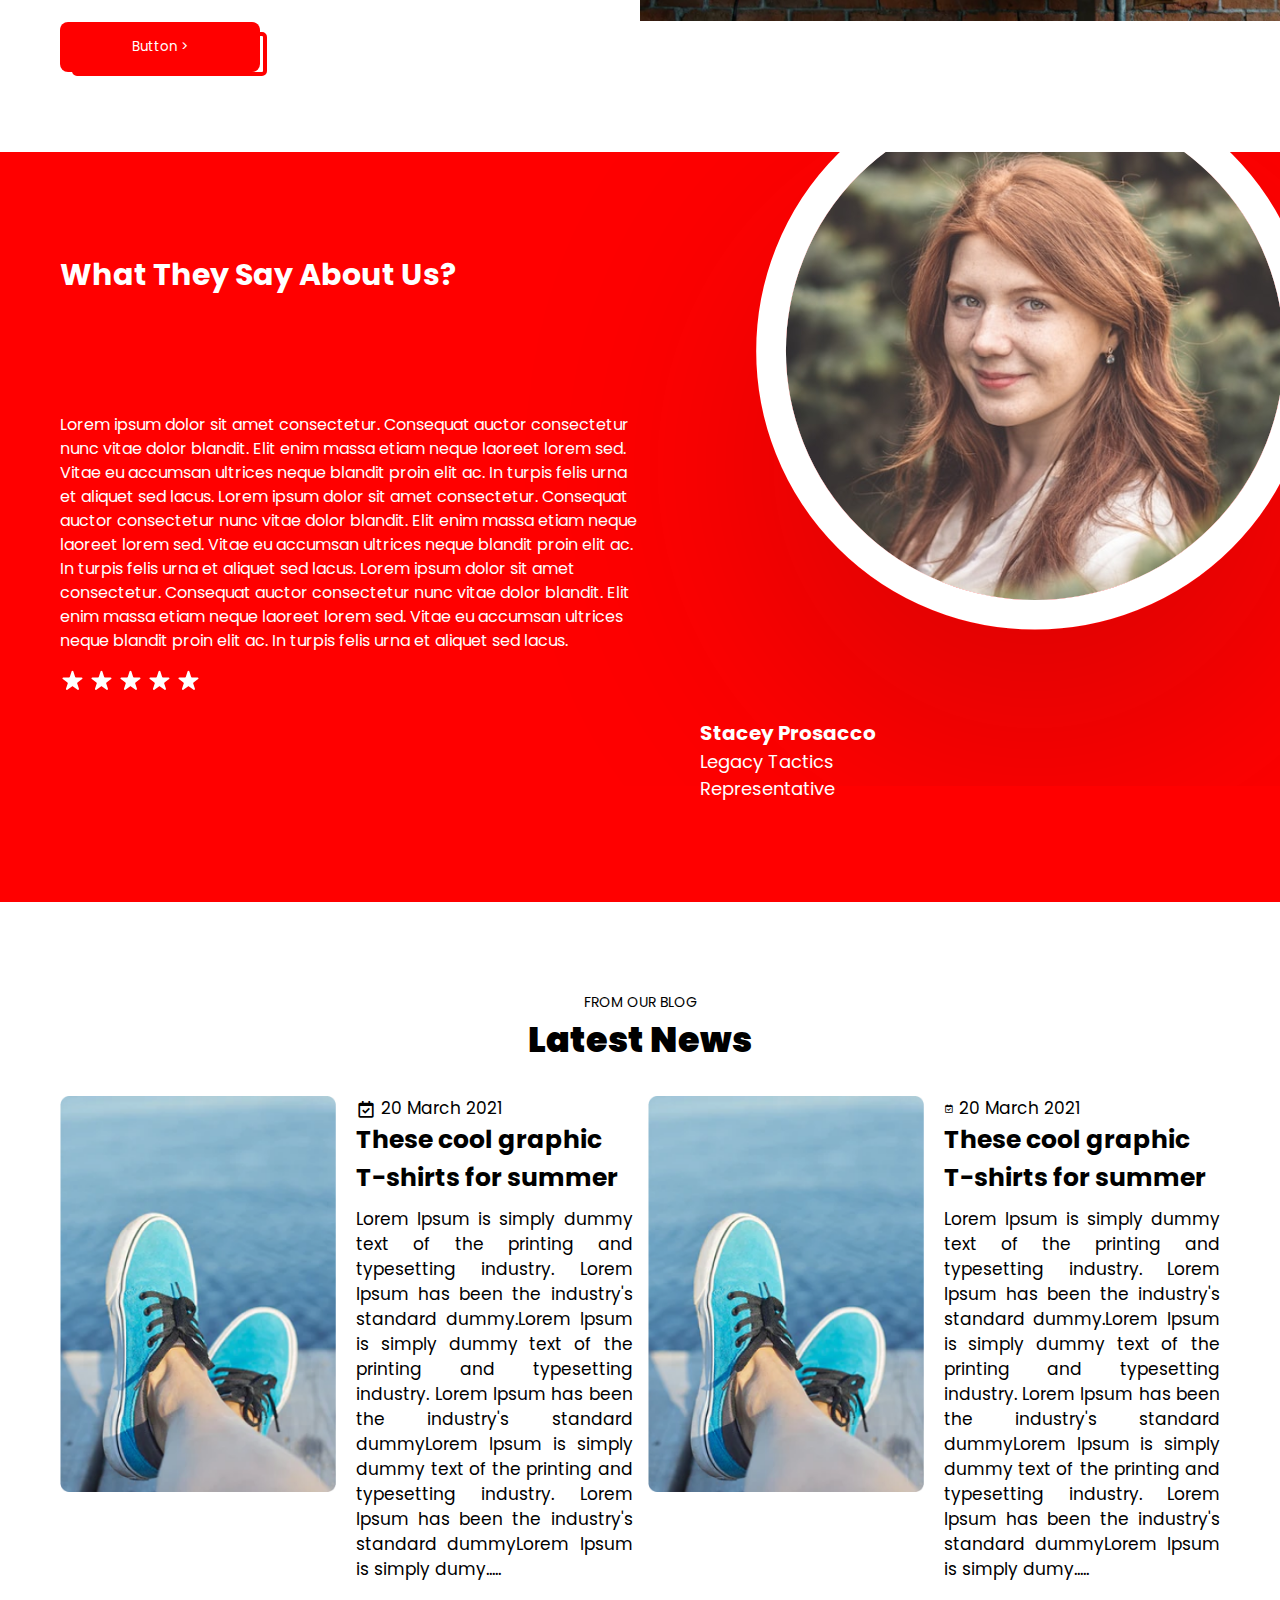
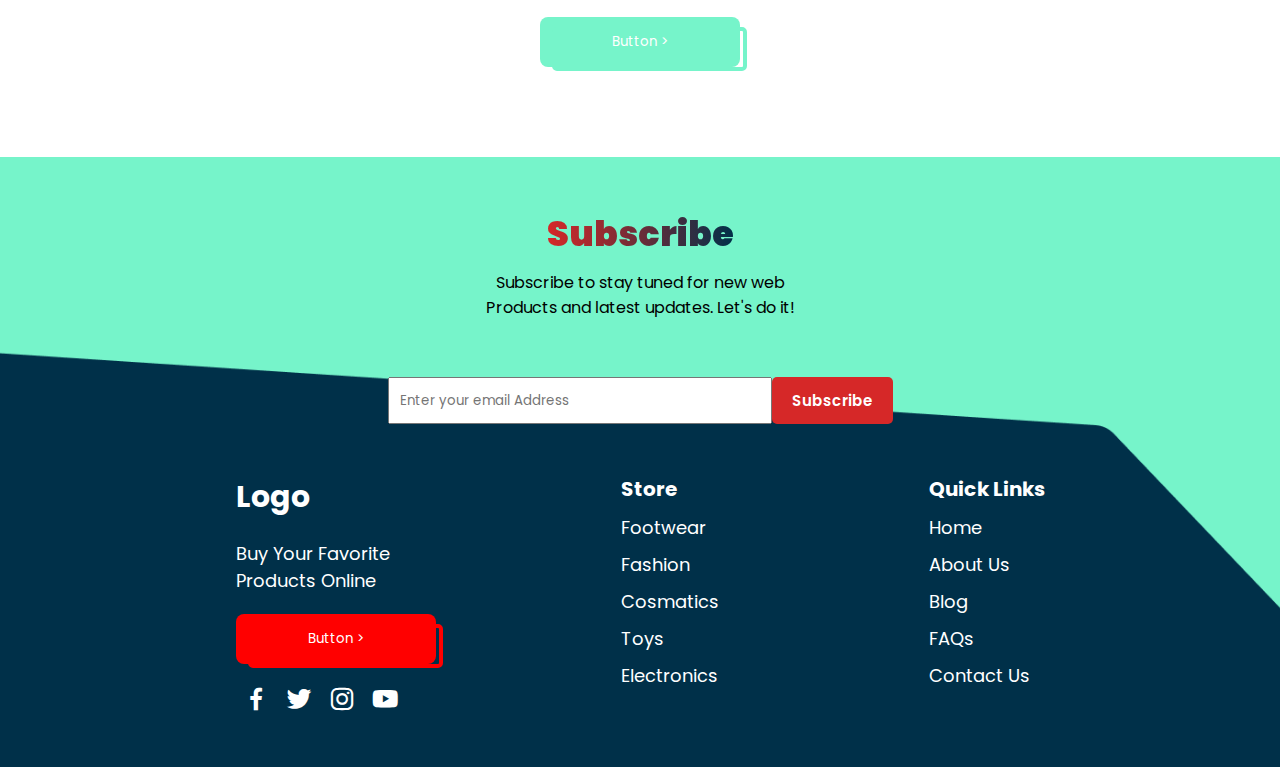
==== commit 2a7ebc9d: "refresh javascript" ====
--- a/index.html
+++ b/index.html
@@ -49,7 +49,7 @@
       <a href="#" class="men-collection"> Women Collection</a>
       <a href="#" class="women-collection">Men collection</a>
     </div>
-
+    
     <div class="collection-items">
       <div class="item">
         <img src="./assets/image 59.png" alt="">
--- a/style.css
+++ b/style.css
@@ -141,7 +141,7 @@
 }
 
 .collection-option a {
-  padding: 15px 4rem;
+  padding: 15px 3rem;
   width: 22rem;
   border: 2px solid red;
   border-radius: 15px;
@@ -366,7 +366,7 @@
 }
 
 .sx-img {
-  flex: 1;
+  width: 50%;
 }
 
 .sx-img img {
@@ -385,6 +385,7 @@
   gap: 20px;
   padding-top: 40px;
   flex: 1;
+  padding-left: 6rem;
 }
 
 .s-m {
@@ -512,7 +513,7 @@
   max-width: 308px;
 }
 
-.contact {
+ .contact {
   padding: 5rem 0 0;
   display: flex;
   flex-direction: column;
@@ -580,7 +581,7 @@
   padding: 5rem 6rem;
   gap: 15rem;
   justify-content: center;
-}
+} 
 
 .cx-r {
   display: flex;
@@ -660,6 +661,10 @@
   margin: 40px auto;
 }
 
+.contact {
+  margin: 40px auto 0;
+}
+
 header {
   margin: 0 auto;
 }
@@ -720,6 +725,7 @@
 .review-text .star-img img {
   width: 2.5rem;
 }
+
 
 .reviewer-image {
   position: absolute;
@@ -727,7 +733,20 @@
   right: 0;
   width: 853px;
   height: 774px;
-}
+  height: auto;
+}
+
+.im-h {
+  display: none;
+}
+
+@media (max-width:1442px) {
+  .reviewer-image {
+    width: calc(853px + (100vw - 1442px) * 0.5);
+  max-height: calc(774px + (100vw - 1442px) * 0.5);
+  }
+}
+
 
 @media (max-width:1200px) {
   html {
@@ -790,7 +809,7 @@
   }
 
   .suit-collection {
-    padding: 4rem 5vw;
+    padding: 4rem 0;
   }
 
   header {
@@ -931,8 +950,8 @@
   }
 
   .collection-option a {
-    padding: 16px 0rem;
-    width: 15rem;
+    padding: 16px 0;
+    width: 20rem;
 }
 
 .see-more {
@@ -950,9 +969,14 @@
   }
 }
 
+
 @media (min-width: 1442px) {
 
   header {
     left:calc((100% - 1442px) / 2);
   }
-}
+
+  body {
+    background-color: #f4f2ee;
+  }
+}
